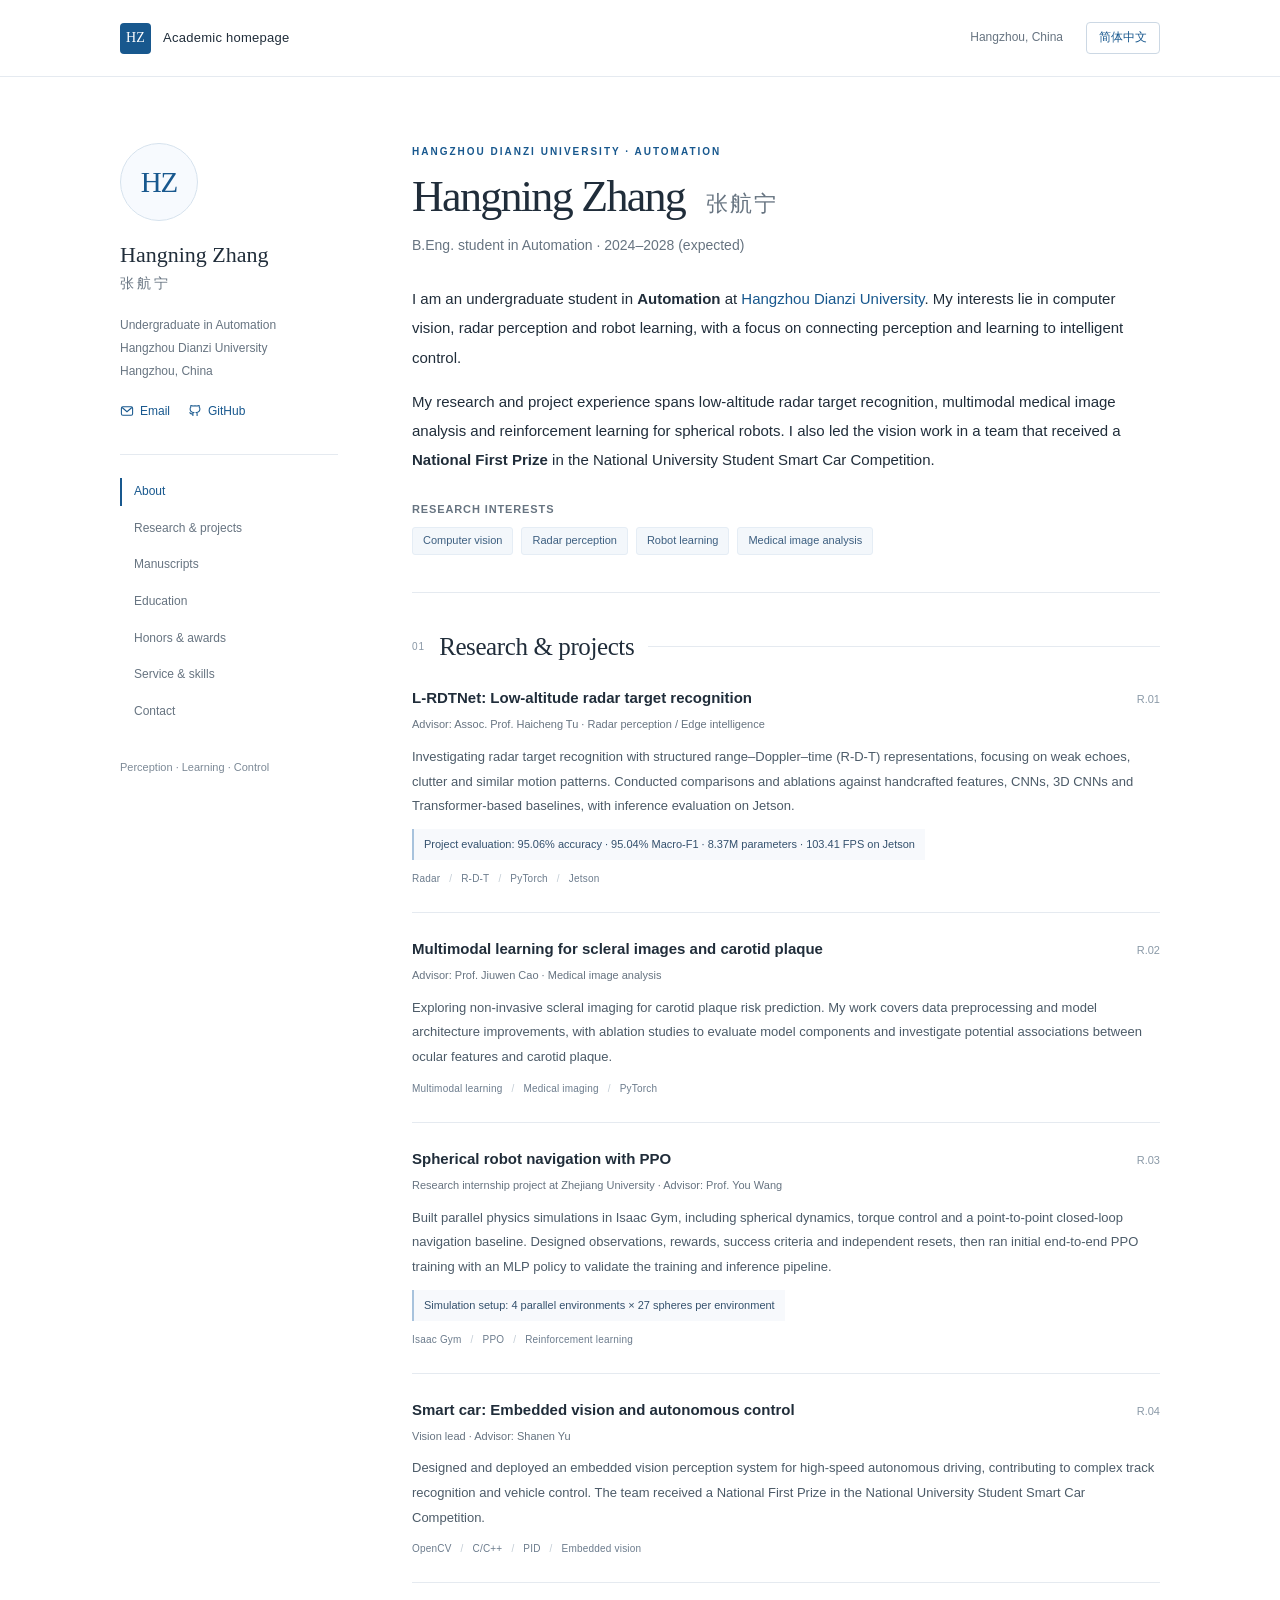
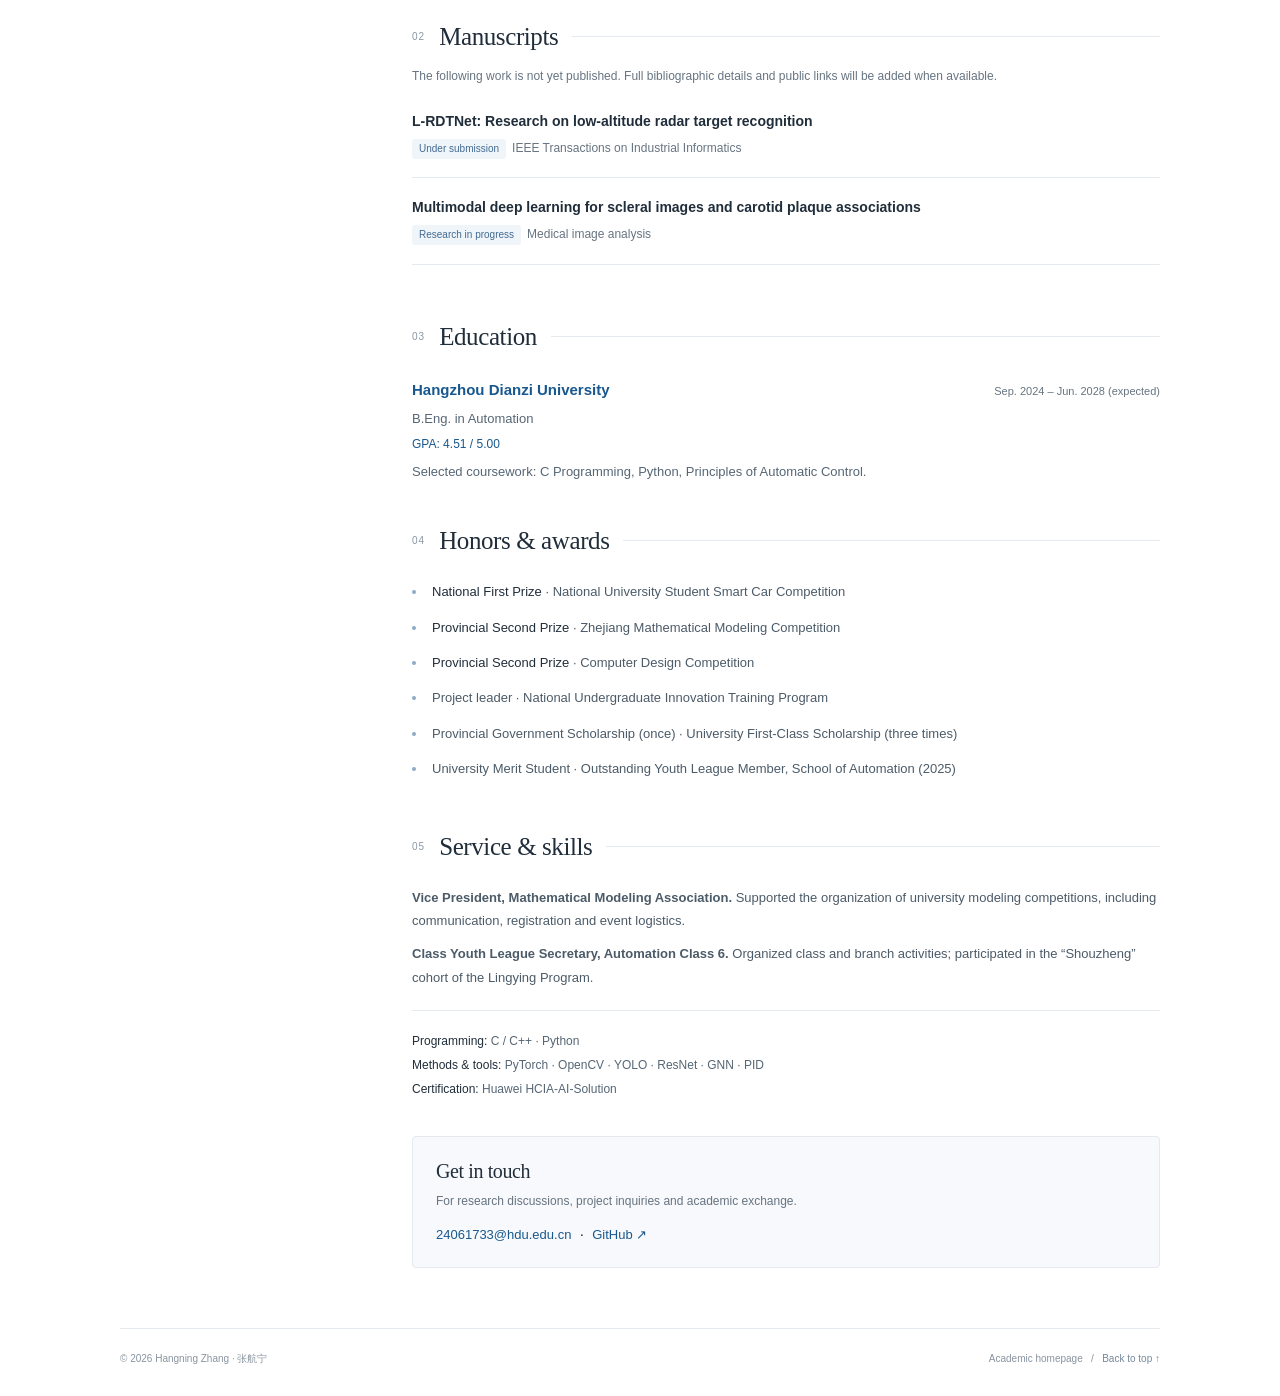
==== index.html @ e3dbd1c0 "Publish bilingual academic homepage" ====
<!doctype html>
<html lang="en">
<head>
  <meta charset="utf-8">
  <meta name="viewport" content="width=device-width, initial-scale=1">
  <meta name="description" content="Hangning Zhang (张航宁), an Automation undergraduate at Hangzhou Dianzi University. Research interests in computer vision, radar perception and robot learning.">
  <meta name="theme-color" content="#18588e">
  <title>Hangning Zhang | 张航宁</title>
  <link rel="icon" href="./favicon.svg" type="image/svg+xml">
  <link rel="stylesheet" href="./styles.css">
  <link rel="alternate" hreflang="zh-CN" href="./zh-cn.html">
  <script src="./main.js" defer></script>
</head>
<body>
  <a class="skip" href="#main" data-zh="跳至正文">Skip to content</a>
  <header class="topbar">
    <div class="top-inner">
      <a class="brand" href="#about" aria-label="Hangning Zhang home"><span class="monogram" aria-hidden="true">HZ</span><span data-zh="个人学术主页">Academic homepage</span></a>
      <div class="top-right"><span class="location" data-zh="中国 · 杭州">Hangzhou, China</span><a class="lang-button" href="./zh-cn.html" lang="zh-CN" hreflang="zh-CN" aria-label="查看简体中文版">简体中文</a></div>
    </div>
  </header>
  <div class="layout">
    <aside class="sidebar" aria-label="Profile and navigation">
      <div class="identity-mark" aria-hidden="true">HZ</div>
      <div class="sidebar-identity"><p class="sidebar-name">Hangning Zhang</p><p class="sidebar-chinese" lang="zh-CN">张航宁</p></div>
      <p class="sidebar-info"><span data-zh="自动化专业本科生">Undergraduate in Automation</span><br><span data-zh="杭州电子科技大学">Hangzhou Dianzi University</span><br><span data-zh="中国 · 杭州">Hangzhou, China</span></p>
      <div class="sidebar-links">
        <a href="mailto:24061733@hdu.edu.cn"><svg class="icon" viewBox="0 0 20 20" aria-hidden="true"><rect x="2" y="4" width="16" height="12" rx="2"/><path d="m3 5 7 6 7-6"/></svg><span data-zh="邮箱">Email</span></a>
        <a href="https://github.com/zhang-hn-1" target="_blank" rel="noopener noreferrer"><svg class="icon" viewBox="0 0 20 20" aria-hidden="true"><path d="M7 17v-3c-4 1-4-2-5-2m11 5v-3c0-1-.4-1.6-1-2 3-.3 5-1.5 5-5 0-1-.4-2-1-2.5.2-.7.2-1.5-.2-2.5-1.5 0-2.5.7-3 1a12 12 0 0 0-5.6 0c-.5-.3-1.5-1-3-1-.4 1-.4 1.8-.2 2.5C3.4 5 3 6 3 7c0 3.5 2 4.7 5 5-.6.4-1 1-1 2"/></svg>GitHub</a>
      </div>
      <nav class="side-nav" aria-label="Sections">
        <a href="#about" aria-current="location" data-zh="个人简介">About</a>
        <a href="#research" data-zh="研究与项目">Research & projects</a>
        <a href="#publications" data-zh="论文进展">Manuscripts</a>
        <a href="#education" data-zh="教育背景">Education</a>
        <a href="#honors" data-zh="荣誉奖项">Honors & awards</a>
        <a href="#service" data-zh="服务与技能">Service & skills</a>
        <a href="#contact" data-zh="联系我">Contact</a>
      </nav>
      <p class="sidebar-foot" data-zh="感知 · 学习 · 控制">Perception · Learning · Control</p>
    </aside>
    <main id="main">
      <section id="about" class="hero" aria-labelledby="name">
        <p class="eyebrow" data-zh="杭州电子科技大学 · 自动化">Hangzhou Dianzi University · Automation</p>
        <h1 id="name">Hangning Zhang <span class="chinese-name" lang="zh-CN">张航宁</span></h1>
        <p class="subtitle" data-zh="自动化专业本科生 · 2024—2028（预计）">B.Eng. student in Automation · 2024–2028 (expected)</p>
        <p class="intro" data-zh="你好！我是张航宁，现就读于杭州电子科技大学自动化专业。我的研究兴趣包括计算机视觉、雷达感知与机器人学习，希望通过感知与学习方法，让智能系统更好地理解环境并完成控制任务。">I am an undergraduate student in <strong>Automation</strong> at <a href="https://www.hdu.edu.cn/" target="_blank" rel="noopener noreferrer">Hangzhou Dianzi University</a>. My interests lie in computer vision, radar perception and robot learning, with a focus on connecting perception and learning to intelligent control.</p>
        <p class="intro" data-zh="目前的研究与项目经历涵盖低空雷达目标识别、多模态医学图像分析和球形机器人强化学习。我也曾担任全国大学生智能汽车竞赛团队的视觉负责人，参与嵌入式视觉感知与车辆控制系统开发，团队获得全国一等奖。">My research and project experience spans low-altitude radar target recognition, multimodal medical image analysis and reinforcement learning for spherical robots. I also led the vision work in a team that received a <strong>National First Prize</strong> in the National University Student Smart Car Competition.</p>
        <p class="interest-label" data-zh="研究兴趣">RESEARCH INTERESTS</p>
        <div class="interests"><span data-zh="计算机视觉">Computer vision</span><span data-zh="雷达感知">Radar perception</span><span data-zh="机器人学习">Robot learning</span><span data-zh="医学图像分析">Medical image analysis</span></div>
      </section>

      <section id="research" class="content-section" aria-labelledby="research-heading">
        <h2 id="research-heading"><span class="section-index" aria-hidden="true">01</span><span data-zh="研究与项目">Research & projects</span></h2>
        <article class="project">
          <div class="project-top"><h3 data-zh="L-RDTNet：低空雷达目标识别">L-RDTNet: Low-altitude radar target recognition</h3><span class="number" aria-hidden="true">R.01</span></div>
          <p class="project-meta" data-zh="指导教师：涂海程副教授 · 雷达感知 / 边缘智能">Advisor: Assoc. Prof. Haicheng Tu · Radar perception / Edge intelligence</p>
          <p data-zh="基于距离–多普勒–时间（R-D-T）结构化表征，研究低空目标识别方法，关注弱回波、杂波干扰及相似运动模式下的分类问题。完成与手工特征、CNN、3D CNN 和 Transformer 类基线的对比及消融实验，并在 Jetson 平台进行推理验证。">Investigating radar target recognition with structured range–Doppler–time (R-D-T) representations, focusing on weak echoes, clutter and similar motion patterns. Conducted comparisons and ablations against handcrafted features, CNNs, 3D CNNs and Transformer-based baselines, with inference evaluation on Jetson.</p>
          <p class="result" data-zh="项目实验：准确率 95.06% · Macro-F1 95.04% · 8.37M 参数 · Jetson 103.41 FPS">Project evaluation: 95.06% accuracy · 95.04% Macro-F1 · 8.37M parameters · 103.41 FPS on Jetson</p>
          <div class="tags"><span>Radar</span><span>R-D-T</span><span>PyTorch</span><span>Jetson</span></div>
        </article>
        <article class="project">
          <div class="project-top"><h3 data-zh="多模态深度学习：白睛眼像与颈动脉斑块">Multimodal learning for scleral images and carotid plaque</h3><span class="number" aria-hidden="true">R.02</span></div>
          <p class="project-meta" data-zh="指导教师：曹九稳教授 · 医学图像分析">Advisor: Prof. Jiuwen Cao · Medical image analysis</p>
          <p data-zh="探索利用非侵入式白睛眼像预测颈动脉斑块风险，参与从数据预处理到模型架构改进的完整流程。通过多组消融实验评估模型模块，研究眼部特征与颈动脉斑块之间的潜在关联。">Exploring non-invasive scleral imaging for carotid plaque risk prediction. My work covers data preprocessing and model architecture improvements, with ablation studies to evaluate model components and investigate potential associations between ocular features and carotid plaque.</p>
          <div class="tags"><span data-zh="多模态学习">Multimodal learning</span><span data-zh="医学影像">Medical imaging</span><span>PyTorch</span></div>
        </article>
        <article class="project">
          <div class="project-top"><h3 data-zh="球形机器人导航与 PPO 端到端训练">Spherical robot navigation with PPO</h3><span class="number" aria-hidden="true">R.03</span></div>
          <p class="project-meta" data-zh="浙江大学科研实习项目 · 指导教师：王酉教授">Research internship project at Zhejiang University · Advisor: Prof. You Wang</p>
          <p data-zh="基于 Isaac Gym 搭建并行物理仿真环境，完成球体动力学建模、力矩控制和点到点闭环导航基线。设计强化学习观测空间、奖励函数、成功判定和独立复位逻辑，完成 MLP 策略的 PPO 端到端初步训练，验证训练与推理流程。">Built parallel physics simulations in Isaac Gym, including spherical dynamics, torque control and a point-to-point closed-loop navigation baseline. Designed observations, rewards, success criteria and independent resets, then ran initial end-to-end PPO training with an MLP policy to validate the training and inference pipeline.</p>
          <p class="result" data-zh="仿真规模：4 个并行环境 × 每环境 27 个球体">Simulation setup: 4 parallel environments × 27 spheres per environment</p>
          <div class="tags"><span>Isaac Gym</span><span>PPO</span><span data-zh="强化学习">Reinforcement learning</span></div>
        </article>
        <article class="project">
          <div class="project-top"><h3 data-zh="智能汽车：嵌入式视觉与自主控制">Smart car: Embedded vision and autonomous control</h3><span class="number" aria-hidden="true">R.04</span></div>
          <p class="project-meta" data-zh="视觉负责人 · 指导教师：余善恩老师">Vision lead · Advisor: Shanen Yu</p>
          <p data-zh="设计并部署基于嵌入式平台的高速自动驾驶视觉感知系统，参与复杂赛道识别与车辆控制。团队获得全国大学生智能汽车竞赛全国一等奖。">Designed and deployed an embedded vision perception system for high-speed autonomous driving, contributing to complex track recognition and vehicle control. The team received a National First Prize in the National University Student Smart Car Competition.</p>
          <div class="tags"><span>OpenCV</span><span>C/C++</span><span>PID</span><span data-zh="嵌入式视觉">Embedded vision</span></div>
        </article>
      </section>

      <section id="publications" class="content-section" aria-labelledby="publications-heading">
        <h2 id="publications-heading"><span class="section-index" aria-hidden="true">02</span><span data-zh="论文进展">Manuscripts</span></h2>
        <p class="section-note" data-zh="以下为尚未发表的研究工作。完整题录及公开链接将在可用时更新。">The following work is not yet published. Full bibliographic details and public links will be added when available.</p>
        <article class="paper"><h3 data-zh="L-RDTNet 低空雷达目标识别研究">L-RDTNet: Research on low-altitude radar target recognition</h3><p><span class="status" data-zh="在投">Under submission</span><span>IEEE Transactions on Industrial Informatics</span></p></article>
        <article class="paper"><h3 data-zh="基于多模态深度学习的白睛眼像与颈动脉斑块相关性研究">Multimodal deep learning for scleral images and carotid plaque associations</h3><p><span class="status" data-zh="研究进行中">Research in progress</span><span data-zh="医学图像分析">Medical image analysis</span></p></article>
      </section>

      <section id="education" class="content-section" aria-labelledby="education-heading">
        <h2 id="education-heading"><span class="section-index" aria-hidden="true">03</span><span data-zh="教育背景">Education</span></h2>
        <div class="education"><div class="education-top"><h3><a href="https://www.hdu.edu.cn/" target="_blank" rel="noopener noreferrer" data-zh="杭州电子科技大学">Hangzhou Dianzi University</a></h3><span class="date" data-zh="2024.09—2028.06（预计）">Sep. 2024 – Jun. 2028 (expected)</span></div><p data-zh="自动化 · 本科">B.Eng. in Automation</p><p class="gpa">GPA: 4.51 / 5.00</p><p data-zh="相关课程：C 语言程序设计、Python、自动控制原理。">Selected coursework: C Programming, Python, Principles of Automatic Control.</p></div>
      </section>

      <section id="honors" class="content-section" aria-labelledby="honors-heading">
        <h2 id="honors-heading"><span class="section-index" aria-hidden="true">04</span><span data-zh="荣誉奖项">Honors & awards</span></h2>
        <ul class="honors">
          <li><span data-zh="全国一等奖 · 全国大学生智能汽车竞赛"><strong>National First Prize</strong> · National University Student Smart Car Competition</span></li>
          <li><span data-zh="浙江省二等奖 · 浙江省大学生数学建模竞赛"><strong>Provincial Second Prize</strong> · Zhejiang Mathematical Modeling Competition</span></li>
          <li><span data-zh="省级二等奖 · 大学生计算机设计大赛"><strong>Provincial Second Prize</strong> · Computer Design Competition</span></li>
          <li><span data-zh="国家级大学生创新训练项目负责人">Project leader · National Undergraduate Innovation Training Program</span></li>
          <li><span data-zh="省政府奖学金（1 次） · 校级一等奖学金（3 次）">Provincial Government Scholarship (once) · University First-Class Scholarship (three times)</span></li>
          <li><span data-zh="校级三好学生 · 自动化学院优秀共青团员（2025）">University Merit Student · Outstanding Youth League Member, School of Automation (2025)</span></li>
        </ul>
      </section>

      <section id="service" class="content-section" aria-labelledby="service-heading">
        <h2 id="service-heading"><span class="section-index" aria-hidden="true">05</span><span data-zh="服务与技能">Service & skills</span></h2>
        <div class="service"><p data-zh="数学建模协会副会长：协助组织校级数学建模赛事，参与赛事沟通、报名与支持工作。"><strong>Vice President, Mathematical Modeling Association.</strong> Supported the organization of university modeling competitions, including communication, registration and event logistics.</p><p data-zh="自动化六班团支书：组织班级与支部活动，参与领英计划“守正班”。"><strong>Class Youth League Secretary, Automation Class 6.</strong> Organized class and branch activities; participated in the “Shouzheng” cohort of the Lingying Program.</p></div>
        <div class="skills"><div><strong data-zh="编程语言：">Programming: </strong>C / C++ · Python</div><div><strong data-zh="方法与工具：">Methods & tools: </strong>PyTorch · OpenCV · YOLO · ResNet · GNN · PID</div><div><strong data-zh="认证：">Certification: </strong><span data-zh="华为 HCIA-AI-Solution 工程师认证">Huawei HCIA-AI-Solution</span></div></div>
      </section>

      <section id="contact" class="contact" aria-labelledby="contact-heading"><h2 id="contact-heading" data-zh="联系我">Get in touch</h2><p data-zh="欢迎就研究兴趣、项目与学术交流联系我。">For research discussions, project inquiries and academic exchange.</p><a href="mailto:24061733@hdu.edu.cn">24061733@hdu.edu.cn</a><span aria-hidden="true"> &nbsp;·&nbsp; </span><a href="https://github.com/zhang-hn-1" target="_blank" rel="noopener noreferrer">GitHub ↗</a></section>
    </main>
  </div>
  <footer class="footer"><span>© 2026 Hangning Zhang · <span lang="zh-CN">张航宁</span></span><span><span data-zh="学术主页">Academic homepage</span> &nbsp; / &nbsp; <a href="#about" data-zh="返回顶部 ↑">Back to top ↑</a></span></footer>
</body>
</html>
---- styles.css ----
:root{--ink:#202d3a;--muted:#677481;--blue:#18588e;--line:#e5eaf0;--pale:#f3f7fb;--serif:Georgia,'Times New Roman','Noto Serif SC',serif;--sans:Inter,-apple-system,BlinkMacSystemFont,'Segoe UI','Microsoft YaHei',sans-serif}
*{box-sizing:border-box}html{scroll-behavior:smooth;scroll-padding-top:90px}body{margin:0;background:#fff;color:var(--ink);font:15px/1.8 var(--sans);-webkit-font-smoothing:antialiased}a{color:var(--blue);text-decoration:none;text-underline-offset:4px}a:hover{text-decoration:underline}a:focus-visible,button:focus-visible{outline:2px solid var(--blue);outline-offset:5px}button{font:inherit}::selection{background:#dceaf8}.skip{position:fixed;top:-60px;left:20px;background:#fff;padding:10px;z-index:10}.skip:focus{top:12px}.topbar{height:77px;border-bottom:1px solid var(--line)}.top-inner{max-width:1120px;height:100%;padding:0 40px;margin:auto;display:flex;align-items:center;justify-content:space-between;gap:20px}.brand{display:flex;gap:12px;align-items:center;color:var(--ink);font-size:13px;letter-spacing:.02em}.brand:hover{text-decoration:none}.monogram{width:31px;height:31px;display:grid;place-items:center;background:var(--blue);color:white;border-radius:4px;font-family:var(--serif);font-size:14px}.top-right{display:flex;align-items:center;gap:23px;font-size:12px;color:var(--muted)}.lang-button{border:1px solid #ccd8e4;border-radius:4px;background:white;color:var(--blue);padding:4px 12px;cursor:pointer;font-size:12px;min-height:32px}.lang-button:hover{background:var(--pale)}.layout{max-width:1120px;padding:66px 40px 60px;margin:auto;display:grid;grid-template-columns:218px minmax(0,1fr);gap:74px}.sidebar{align-self:start;position:sticky;top:40px}.identity-mark{width:78px;height:78px;border:1px solid #d6e2ed;border-radius:50%;display:grid;place-items:center;background:#f7fafe;margin-bottom:21px;font:29px var(--serif);letter-spacing:-1px;color:var(--blue)}.sidebar-name{font:22px var(--serif);margin:0 0 3px}.sidebar-chinese{font-size:14px;color:var(--muted);margin:0 0 18px;letter-spacing:3px}.sidebar-info{font-size:12px;line-height:1.9;color:var(--muted);margin:0 0 18px}.sidebar-links{font-size:12px;display:flex;gap:18px;align-items:center}.sidebar-links a{display:flex;gap:6px;align-items:center}.icon{width:14px;height:14px;fill:none;stroke:currentColor;stroke-width:1.5;flex-shrink:0}.side-nav{margin-top:32px;padding-top:23px;border-top:1px solid var(--line);display:flex;flex-direction:column;gap:9px}.side-nav a{font-size:12px;color:var(--muted);padding:3px 0 3px 12px;border-left:2px solid transparent}.side-nav a:hover,.side-nav a[aria-current="location"]{color:var(--blue);border-left-color:var(--blue);text-decoration:none}.sidebar-foot{margin-top:33px;font-size:11px;color:#7c8996}.eyebrow{font-size:10px;font-weight:600;letter-spacing:2px;color:var(--blue);text-transform:uppercase;margin:0 0 10px}.hero{padding-bottom:37px;border-bottom:1px solid var(--line)}h1{font:normal 44px/1.18 var(--serif);letter-spacing:-1.7px;margin:0 0 10px}h1 .chinese-name{font:normal 22px var(--sans);letter-spacing:2px;color:var(--muted);margin-left:12px;white-space:nowrap}.subtitle{font-size:14px;color:var(--muted);margin:0 0 26px}.intro{font-size:15px;line-height:1.95;margin:0 0 15px}.intro strong{font-weight:600}.interest-label{margin:25px 0 8px;font-size:11px;font-weight:600;letter-spacing:.08em;color:var(--muted)}.interests{display:flex;gap:8px;flex-wrap:wrap}.interests span{padding:3px 10px;background:var(--pale);border:1px solid #e5edf5;border-radius:3px;font-size:11px;color:#3d5f80}.content-section{padding-top:36px}h2{font:normal 25px/1.4 var(--serif);letter-spacing:-.4px;margin:0 0 22px;display:flex;align-items:center;gap:14px}h2::after{content:'';height:1px;background:var(--line);flex:1}.section-index{font:10px var(--sans);letter-spacing:1px;color:#8a98a6}.section-note{font-size:12px;line-height:1.8;color:var(--muted);margin:-10px 0 22px}.project{padding:0 0 24px;margin:0 0 24px;border-bottom:1px solid var(--line)}.project:last-child{margin-bottom:0}.project-top{display:flex;align-items:baseline;justify-content:space-between;gap:16px}.project h3{font-size:15px;font-weight:600;line-height:1.6;margin:0 0 5px}.number{font:11px var(--sans);color:#8a99a7;flex-shrink:0}.project-meta{font-size:11px;color:var(--muted);margin:0 0 10px}.project p:not(.project-meta){font-size:13px;line-height:1.9;margin:0 0 10px;color:#4c5b68}.tags{font-size:10px;color:#6c7c8d;letter-spacing:.02em}.tags span+span::before{content:' / ';padding:0 6px;color:#c2ccd5}.result{display:inline-block;padding:5px 10px;border-left:2px solid #a8c3dd;background:#f7f9fc;font-size:11px!important;color:#34516d!important;margin:0 0 10px!important}.paper{padding:0 0 18px;margin:0 0 18px;border-bottom:1px solid var(--line)}.paper h3{font-size:14px;line-height:1.7;font-weight:600;margin:0 0 4px}.paper p{font-size:12px;color:var(--muted);margin:0}.status{font-size:10px;display:inline-block;padding:1px 7px;background:#f0f5fa;color:#416a91;border-radius:3px;margin-right:6px}.education-top{display:flex;justify-content:space-between;align-items:baseline;gap:16px}.education-top h3{font-size:15px;font-weight:600;margin:0}.date{font-size:11px;color:var(--muted);white-space:nowrap}.education p{font-size:13px;color:#566675;margin:4px 0}.education .gpa{color:var(--blue);font-size:12px}.honors{list-style:none;padding:0;margin:0}.honors li{display:grid;grid-template-columns:8px 1fr;gap:12px;font-size:13px;line-height:1.8;margin-bottom:12px;color:#4c5b68}.honors li::before{content:'';width:4px;height:4px;background:#8daac6;border-radius:50%;margin-top:10px}.honors strong{font-weight:500;color:var(--ink)}.service{font-size:13px;color:#4c5b68}.service p{margin:0 0 10px}.skills{font-size:12px;color:#566675;line-height:2;margin-top:21px;padding-top:18px;border-top:1px solid var(--line)}.skills strong{color:var(--ink);font-weight:500}.contact{margin-top:35px;background:#f7f9fc;padding:20px 23px;border:1px solid var(--line);border-radius:4px}.contact h2{font-size:20px;margin-bottom:6px}.contact h2::after{display:none}.contact p{font-size:12px;color:var(--muted);margin:0 0 7px}.contact>a{font-size:13px;overflow-wrap:anywhere}.footer{border-top:1px solid var(--line);max-width:1040px;margin:0 auto;padding:21px 0 28px;display:flex;justify-content:space-between;gap:18px;font-size:10px;color:#8994a0}.footer a{color:#76899c}html[lang="zh-CN"] h2{font-family:var(--sans);font-size:22px;font-weight:500}html[lang="zh-CN"] .intro{line-height:2}html[lang="zh-CN"] .project h3{font-size:15px}.nojs{font-size:12px;color:var(--muted)}
@media(min-width:1400px){.layout{padding-top:78px;gap:86px}.topbar{height:83px}}
@media(max-width:900px){.layout{grid-template-columns:175px minmax(0,1fr);gap:38px;padding-left:30px;padding-right:30px}.top-inner{padding:0 30px}.footer{margin:0 30px}h1{font-size:37px}h1 .chinese-name{font-size:19px}}
@media(max-width:680px){html{scroll-padding-top:30px}.topbar{height:64px}.top-inner{padding:0 22px}.top-right .location{display:none}.layout{display:block;padding:31px 22px 35px}.sidebar{position:static;margin-bottom:28px;display:flex;flex-wrap:wrap;gap:0 18px;align-items:center}.identity-mark{width:53px;height:53px;font-size:20px;margin:0}.sidebar-identity{flex:1}.sidebar-name{font-size:19px}.sidebar-chinese{font-size:12px;margin:2px 0 0}.sidebar-info,.sidebar-links,.sidebar-foot{display:none}.side-nav{flex-direction:row;flex-wrap:wrap;gap:4px 17px;margin-top:22px;padding:12px 0;border-top:1px solid var(--line);border-bottom:1px solid var(--line);width:100%}.side-nav a{border:0;padding:4px 0;font-size:11px}.side-nav a[aria-current="location"]{text-decoration:underline;text-underline-offset:7px}.eyebrow{font-size:9px;letter-spacing:1.3px}h1{font-size:37px;letter-spacing:-1px}h1 .chinese-name{display:block;margin:8px 0 0;font-size:19px}.subtitle{font-size:12px;margin-bottom:23px}.intro{font-size:14px}.hero{padding-bottom:29px}.content-section{padding-top:29px}h2{font-size:23px;margin-bottom:19px}.project h3{font-size:14px}.project-meta{font-size:10px}.result{line-height:1.8}.education-top{display:block}.date{display:block;margin-top:3px}.footer{margin:0 22px;flex-direction:column;gap:4px;padding-top:18px}.contact{padding:17px}.tags{line-height:2}.project-top{gap:10px}}
html[lang="zh-CN"] h1{font-family:var(--sans);font-size:40px;font-weight:500;letter-spacing:2px}html[lang="zh-CN"] .latin-name{font:normal 21px var(--serif);letter-spacing:0;color:var(--muted);margin-left:12px;white-space:nowrap}html[lang="zh-CN"] .sidebar-name{font-family:var(--sans);font-size:22px;font-weight:500;letter-spacing:2px}html[lang="zh-CN"] .sidebar-chinese{font-family:var(--serif);letter-spacing:0}html[lang="zh-CN"] .eyebrow{letter-spacing:1.5px}html[lang="zh-CN"] .project p:not(.project-meta){line-height:2}html[lang="zh-CN"] .honors{line-height:1.9}.lang-button{display:inline-flex;align-items:center;justify-content:center}.lang-button:hover{text-decoration:none}
@media(max-width:680px){html[lang="zh-CN"] h1{font-size:36px}html[lang="zh-CN"] .latin-name{display:block;margin:9px 0 0;font-size:20px}html[lang="zh-CN"] .sidebar-name{font-size:20px}}
@media(prefers-reduced-motion:reduce){html{scroll-behavior:auto}}
@media print{.topbar,.sidebar,.lang-button,.skip{display:none}.layout{display:block;padding:0;max-width:none}.content-section,.project,.paper{break-inside:avoid}body{font-size:11pt}.hero{padding-top:0}.footer{margin-top:20px}a{color:inherit}.contact{background:none}h1{font-size:30pt}}
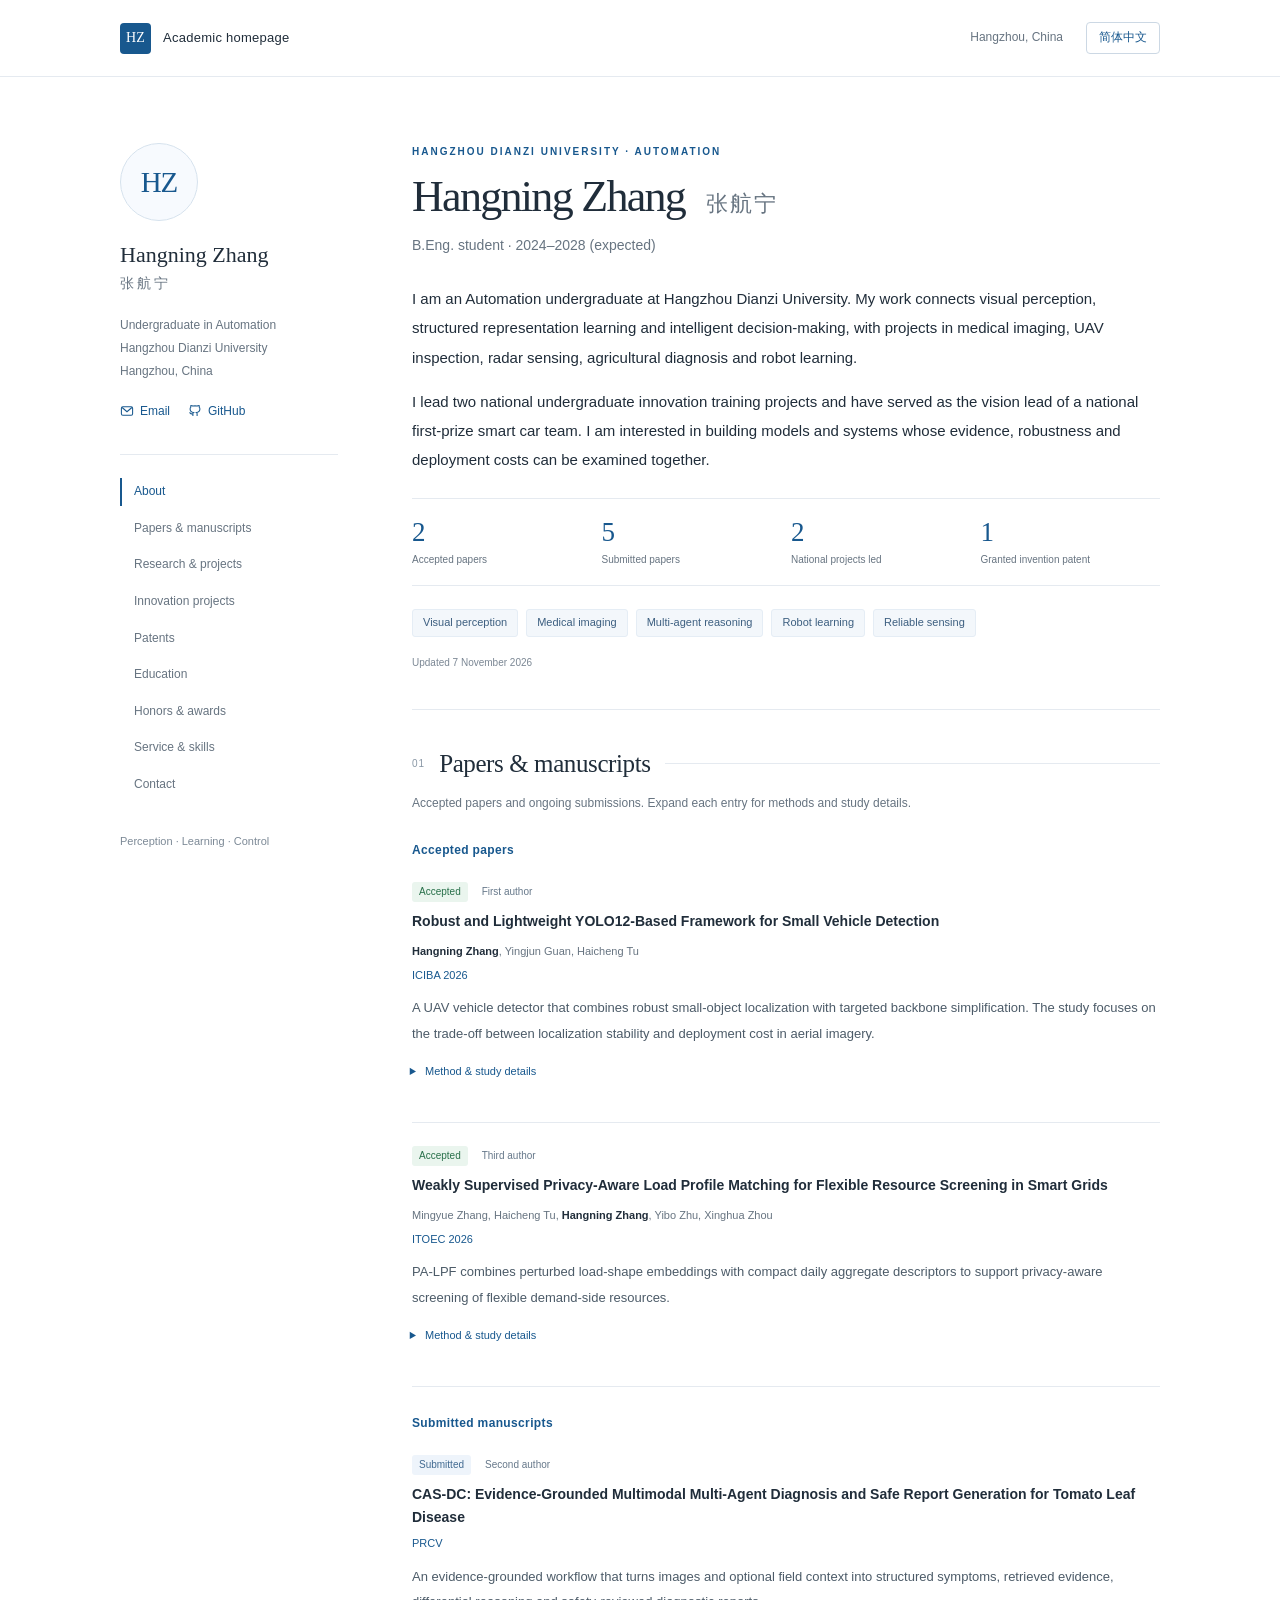
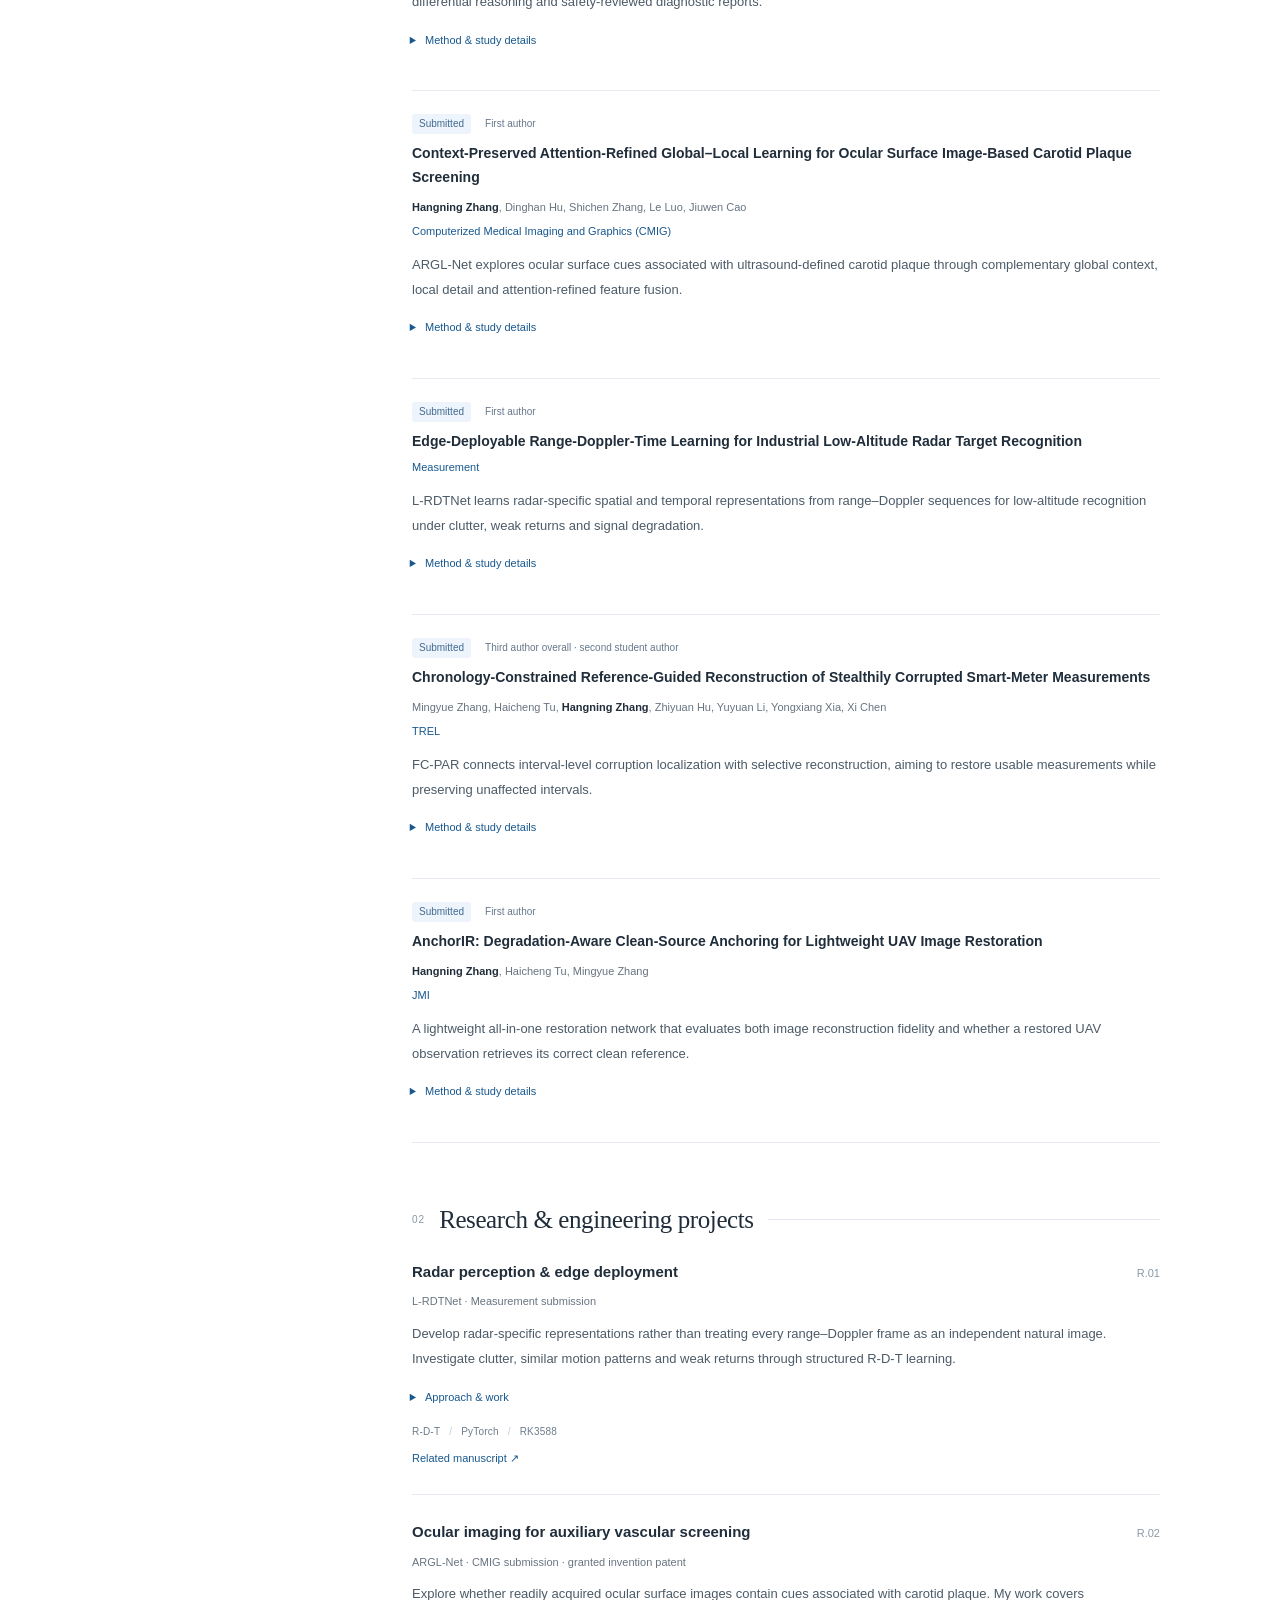
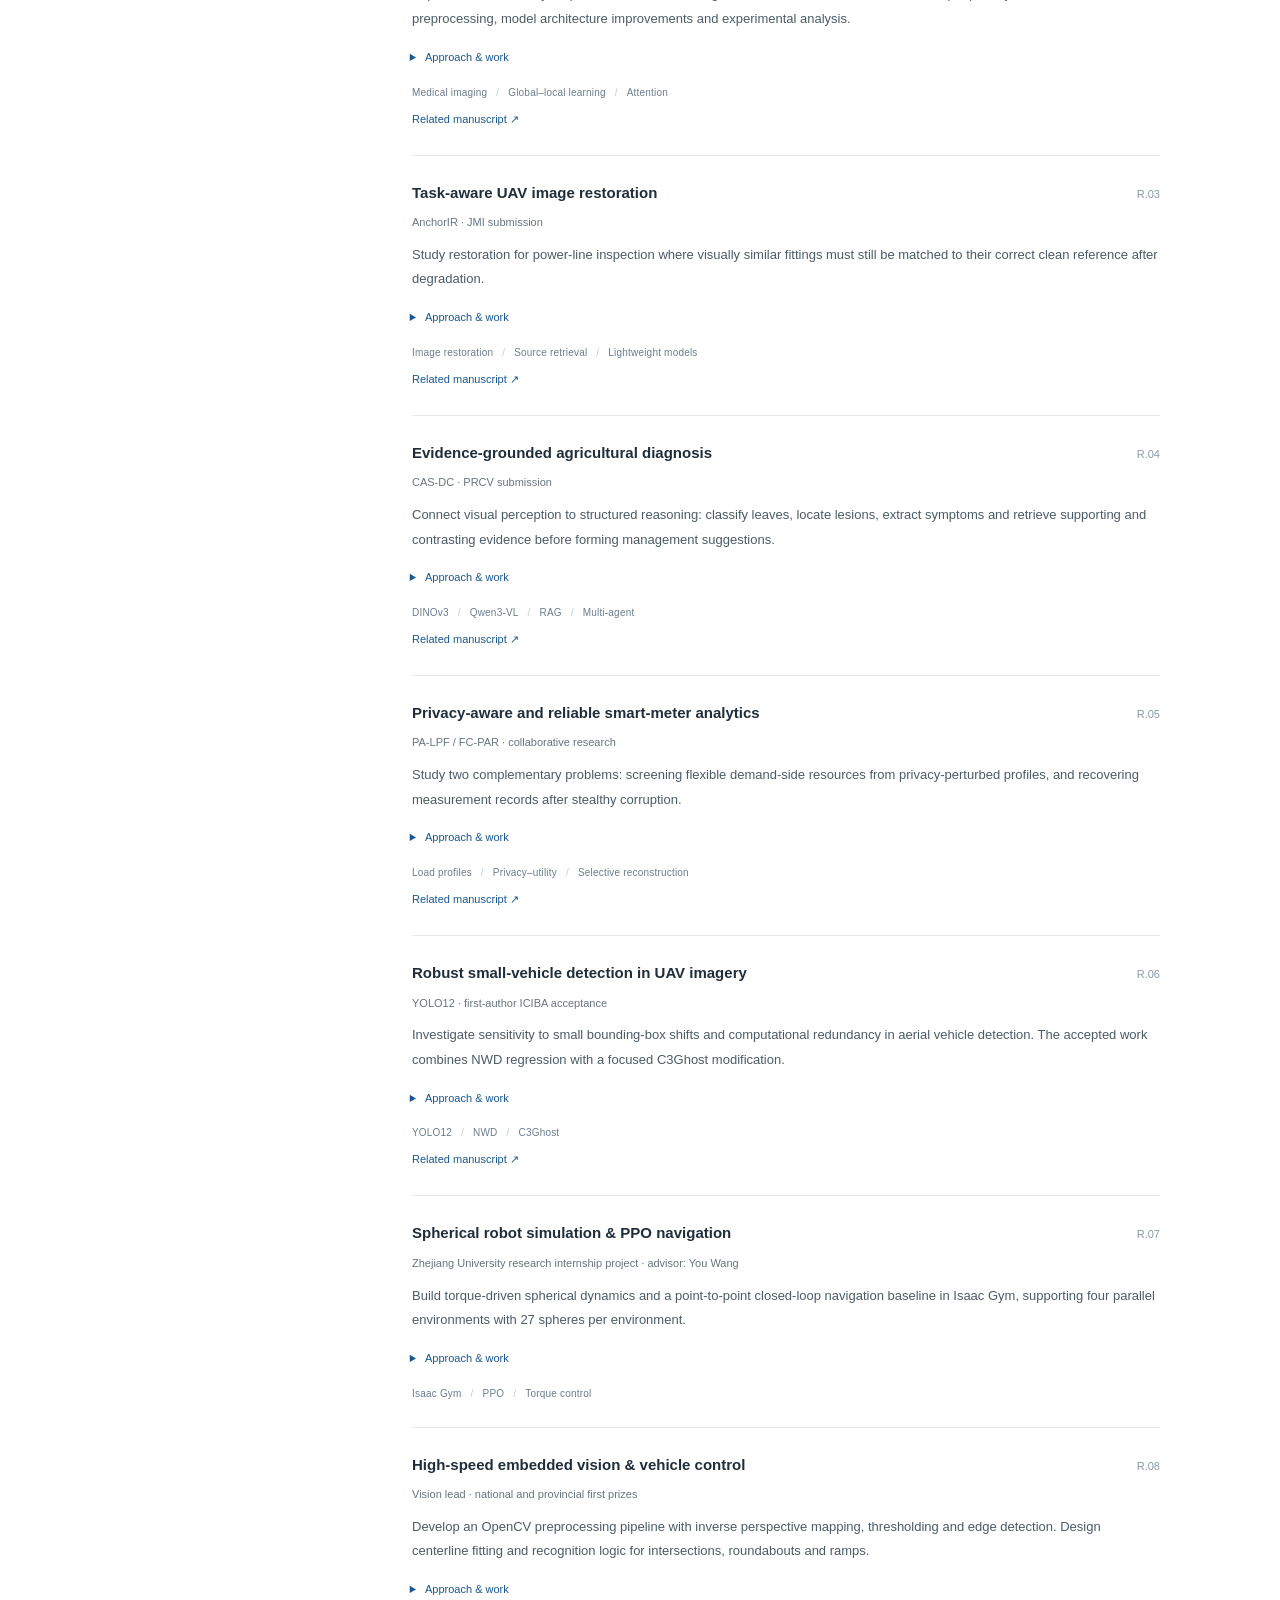
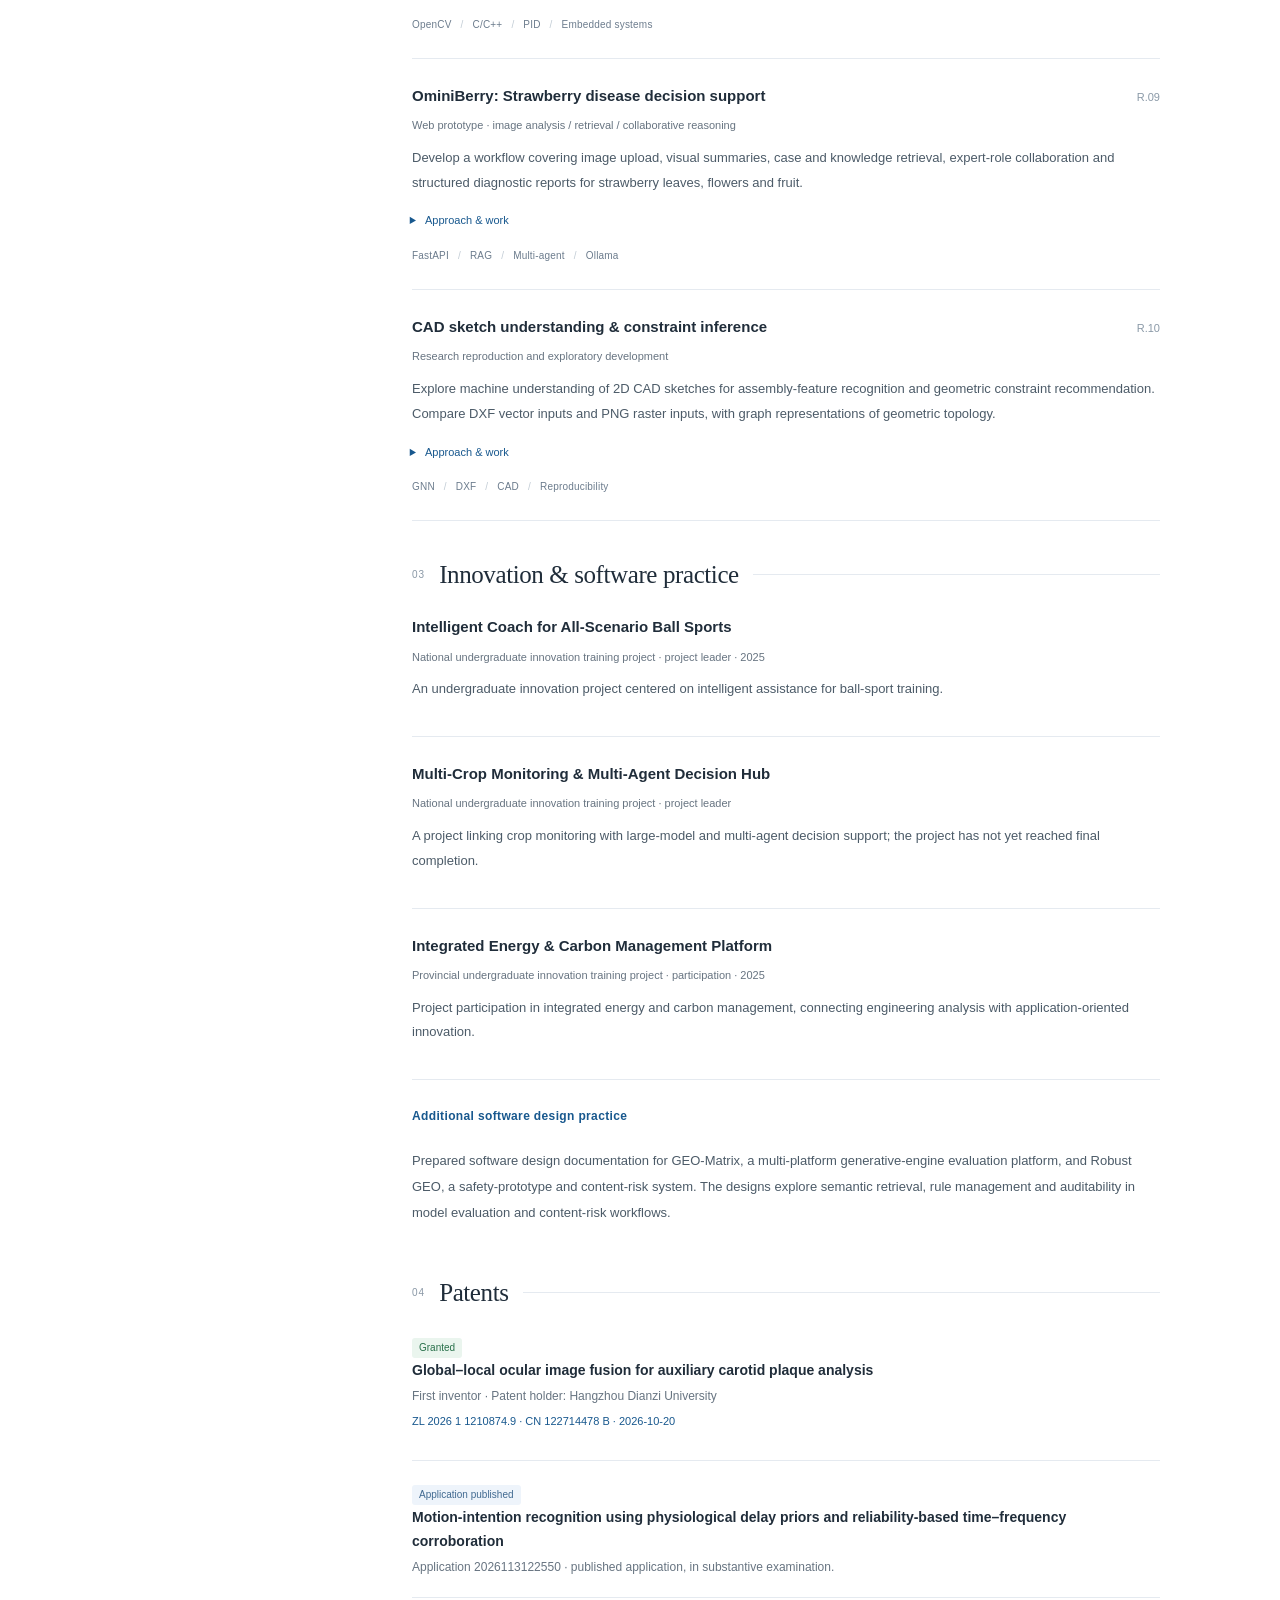
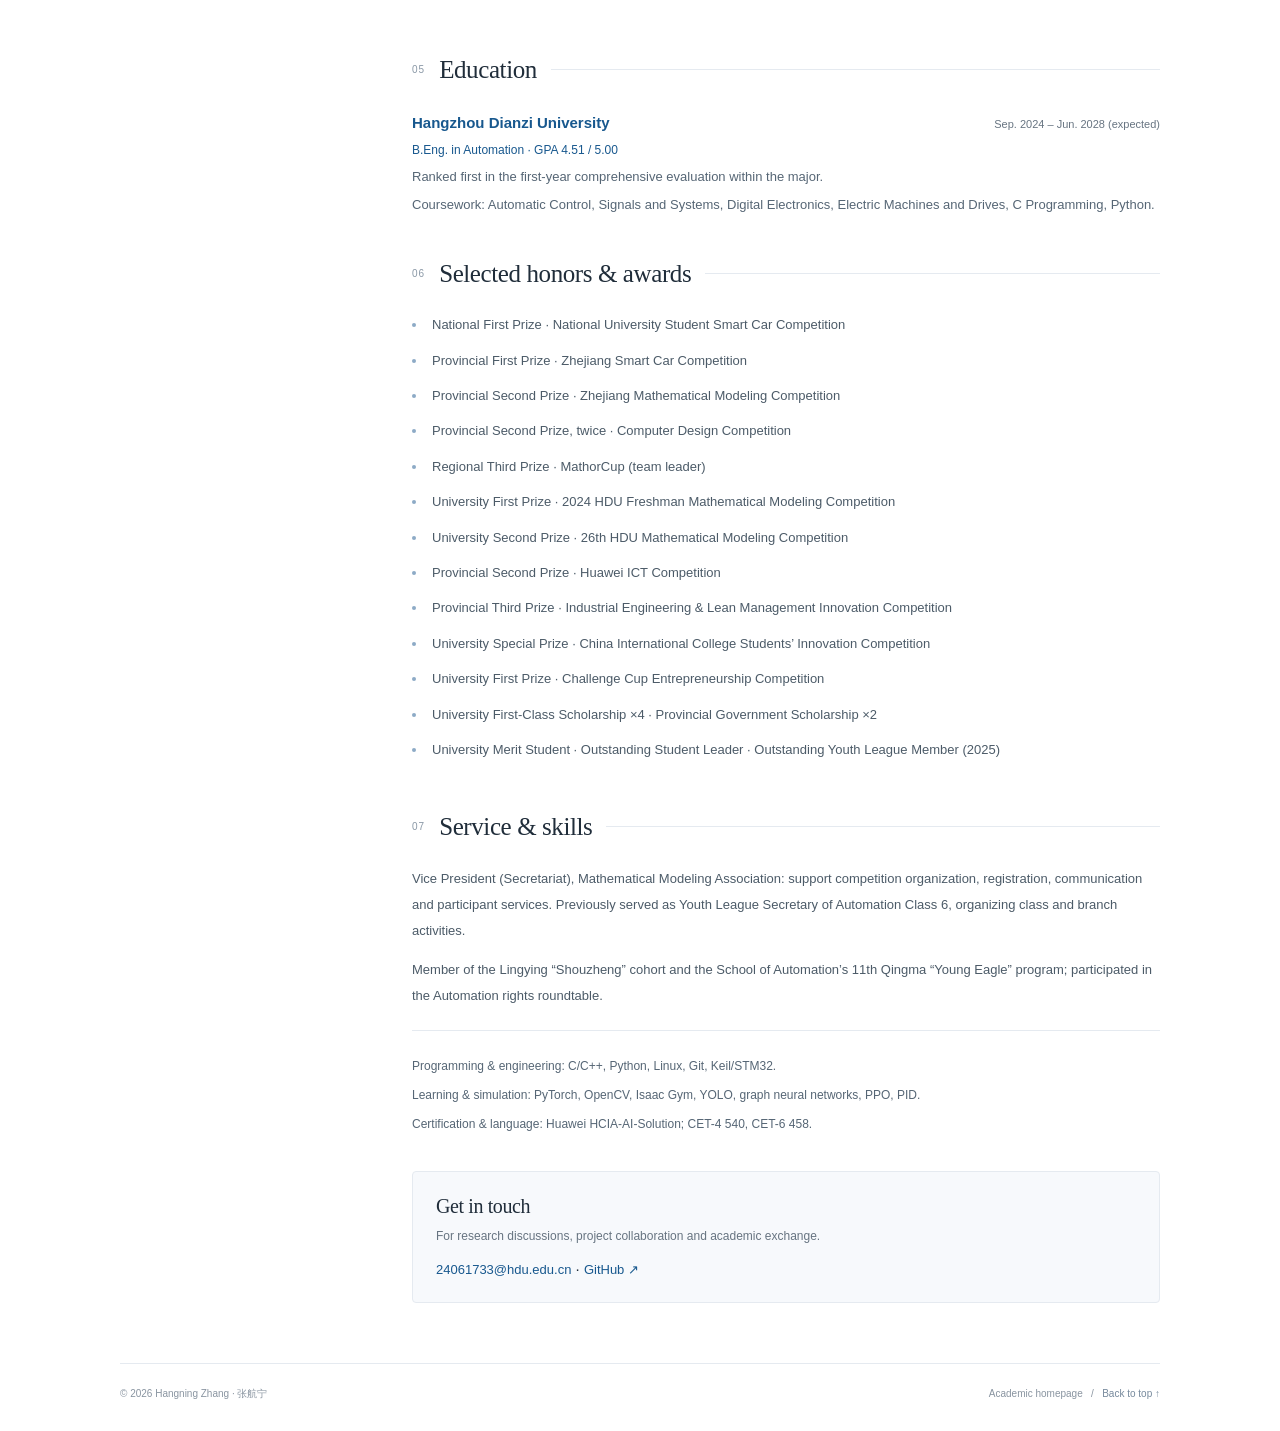
==== commit 7c8a8e45: "Expand academic profile with papers, research projects and achievements" ====
--- a/index.html
+++ b/index.html
@@ -28,90 +28,140 @@
         <a href="mailto:24061733@hdu.edu.cn"><svg class="icon" viewBox="0 0 20 20" aria-hidden="true"><rect x="2" y="4" width="16" height="12" rx="2"/><path d="m3 5 7 6 7-6"/></svg><span data-zh="邮箱">Email</span></a>
         <a href="https://github.com/zhang-hn-1" target="_blank" rel="noopener noreferrer"><svg class="icon" viewBox="0 0 20 20" aria-hidden="true"><path d="M7 17v-3c-4 1-4-2-5-2m11 5v-3c0-1-.4-1.6-1-2 3-.3 5-1.5 5-5 0-1-.4-2-1-2.5.2-.7.2-1.5-.2-2.5-1.5 0-2.5.7-3 1a12 12 0 0 0-5.6 0c-.5-.3-1.5-1-3-1-.4 1-.4 1.8-.2 2.5C3.4 5 3 6 3 7c0 3.5 2 4.7 5 5-.6.4-1 1-1 2"/></svg>GitHub</a>
       </div>
-      <nav class="side-nav" aria-label="Sections">
-        <a href="#about" aria-current="location" data-zh="个人简介">About</a>
-        <a href="#research" data-zh="研究与项目">Research & projects</a>
-        <a href="#publications" data-zh="论文进展">Manuscripts</a>
-        <a href="#education" data-zh="教育背景">Education</a>
-        <a href="#honors" data-zh="荣誉奖项">Honors & awards</a>
-        <a href="#service" data-zh="服务与技能">Service & skills</a>
-        <a href="#contact" data-zh="联系我">Contact</a>
-      </nav>
+      <nav class="side-nav" aria-label="Sections"><a href="#about">About</a><a href="#publications">Papers &amp; manuscripts</a><a href="#research">Research &amp; projects</a><a href="#innovation">Innovation projects</a><a href="#patents">Patents</a><a href="#education">Education</a><a href="#honors">Honors &amp; awards</a><a href="#service">Service &amp; skills</a><a href="#contact">Contact</a></nav>
       <p class="sidebar-foot" data-zh="感知 · 学习 · 控制">Perception · Learning · Control</p>
     </aside>
     <main id="main">
-      <section id="about" class="hero" aria-labelledby="name">
-        <p class="eyebrow" data-zh="杭州电子科技大学 · 自动化">Hangzhou Dianzi University · Automation</p>
-        <h1 id="name">Hangning Zhang <span class="chinese-name" lang="zh-CN">张航宁</span></h1>
-        <p class="subtitle" data-zh="自动化专业本科生 · 2024—2028（预计）">B.Eng. student in Automation · 2024–2028 (expected)</p>
-        <p class="intro" data-zh="你好！我是张航宁，现就读于杭州电子科技大学自动化专业。我的研究兴趣包括计算机视觉、雷达感知与机器人学习，希望通过感知与学习方法，让智能系统更好地理解环境并完成控制任务。">I am an undergraduate student in <strong>Automation</strong> at <a href="https://www.hdu.edu.cn/" target="_blank" rel="noopener noreferrer">Hangzhou Dianzi University</a>. My interests lie in computer vision, radar perception and robot learning, with a focus on connecting perception and learning to intelligent control.</p>
-        <p class="intro" data-zh="目前的研究与项目经历涵盖低空雷达目标识别、多模态医学图像分析和球形机器人强化学习。我也曾担任全国大学生智能汽车竞赛团队的视觉负责人，参与嵌入式视觉感知与车辆控制系统开发，团队获得全国一等奖。">My research and project experience spans low-altitude radar target recognition, multimodal medical image analysis and reinforcement learning for spherical robots. I also led the vision work in a team that received a <strong>National First Prize</strong> in the National University Student Smart Car Competition.</p>
-        <p class="interest-label" data-zh="研究兴趣">RESEARCH INTERESTS</p>
-        <div class="interests"><span data-zh="计算机视觉">Computer vision</span><span data-zh="雷达感知">Radar perception</span><span data-zh="机器人学习">Robot learning</span><span data-zh="医学图像分析">Medical image analysis</span></div>
-      </section>
+      <section id="about" class="hero"><p class="eyebrow">HANGZHOU DIANZI UNIVERSITY · AUTOMATION</p><h1 id="name">Hangning Zhang <span class="chinese-name" lang="zh-CN">张航宁</span></h1><p class="subtitle">B.Eng. student · 2024–2028 (expected)</p><p class="intro">I am an Automation undergraduate at Hangzhou Dianzi University. My work connects visual perception, structured representation learning and intelligent decision-making, with projects in medical imaging, UAV inspection, radar sensing, agricultural diagnosis and robot learning.</p><p class="intro">I lead two national undergraduate innovation training projects and have served as the vision lead of a national first-prize smart car team. I am interested in building models and systems whose evidence, robustness and deployment costs can be examined together.</p><div class="snapshot"><div><strong>2</strong><span>Accepted papers</span></div><div><strong>5</strong><span>Submitted papers</span></div><div><strong>2</strong><span>National projects led</span></div><div><strong>1</strong><span>Granted invention patent</span></div></div><div class="interests"><span>Visual perception</span><span>Medical imaging</span><span>Multi-agent reasoning</span><span>Robot learning</span><span>Reliable sensing</span></div><p class="updated">Updated 7 November 2026</p></section>
 
-      <section id="research" class="content-section" aria-labelledby="research-heading">
-        <h2 id="research-heading"><span class="section-index" aria-hidden="true">01</span><span data-zh="研究与项目">Research & projects</span></h2>
-        <article class="project">
-          <div class="project-top"><h3 data-zh="L-RDTNet：低空雷达目标识别">L-RDTNet: Low-altitude radar target recognition</h3><span class="number" aria-hidden="true">R.01</span></div>
-          <p class="project-meta" data-zh="指导教师：涂海程副教授 · 雷达感知 / 边缘智能">Advisor: Assoc. Prof. Haicheng Tu · Radar perception / Edge intelligence</p>
-          <p data-zh="基于距离–多普勒–时间（R-D-T）结构化表征，研究低空目标识别方法，关注弱回波、杂波干扰及相似运动模式下的分类问题。完成与手工特征、CNN、3D CNN 和 Transformer 类基线的对比及消融实验，并在 Jetson 平台进行推理验证。">Investigating radar target recognition with structured range–Doppler–time (R-D-T) representations, focusing on weak echoes, clutter and similar motion patterns. Conducted comparisons and ablations against handcrafted features, CNNs, 3D CNNs and Transformer-based baselines, with inference evaluation on Jetson.</p>
-          <p class="result" data-zh="项目实验：准确率 95.06% · Macro-F1 95.04% · 8.37M 参数 · Jetson 103.41 FPS">Project evaluation: 95.06% accuracy · 95.04% Macro-F1 · 8.37M parameters · 103.41 FPS on Jetson</p>
-          <div class="tags"><span>Radar</span><span>R-D-T</span><span>PyTorch</span><span>Jetson</span></div>
-        </article>
-        <article class="project">
-          <div class="project-top"><h3 data-zh="多模态深度学习：白睛眼像与颈动脉斑块">Multimodal learning for scleral images and carotid plaque</h3><span class="number" aria-hidden="true">R.02</span></div>
-          <p class="project-meta" data-zh="指导教师：曹九稳教授 · 医学图像分析">Advisor: Prof. Jiuwen Cao · Medical image analysis</p>
-          <p data-zh="探索利用非侵入式白睛眼像预测颈动脉斑块风险，参与从数据预处理到模型架构改进的完整流程。通过多组消融实验评估模型模块，研究眼部特征与颈动脉斑块之间的潜在关联。">Exploring non-invasive scleral imaging for carotid plaque risk prediction. My work covers data preprocessing and model architecture improvements, with ablation studies to evaluate model components and investigate potential associations between ocular features and carotid plaque.</p>
-          <div class="tags"><span data-zh="多模态学习">Multimodal learning</span><span data-zh="医学影像">Medical imaging</span><span>PyTorch</span></div>
-        </article>
-        <article class="project">
-          <div class="project-top"><h3 data-zh="球形机器人导航与 PPO 端到端训练">Spherical robot navigation with PPO</h3><span class="number" aria-hidden="true">R.03</span></div>
-          <p class="project-meta" data-zh="浙江大学科研实习项目 · 指导教师：王酉教授">Research internship project at Zhejiang University · Advisor: Prof. You Wang</p>
-          <p data-zh="基于 Isaac Gym 搭建并行物理仿真环境，完成球体动力学建模、力矩控制和点到点闭环导航基线。设计强化学习观测空间、奖励函数、成功判定和独立复位逻辑，完成 MLP 策略的 PPO 端到端初步训练，验证训练与推理流程。">Built parallel physics simulations in Isaac Gym, including spherical dynamics, torque control and a point-to-point closed-loop navigation baseline. Designed observations, rewards, success criteria and independent resets, then ran initial end-to-end PPO training with an MLP policy to validate the training and inference pipeline.</p>
-          <p class="result" data-zh="仿真规模：4 个并行环境 × 每环境 27 个球体">Simulation setup: 4 parallel environments × 27 spheres per environment</p>
-          <div class="tags"><span>Isaac Gym</span><span>PPO</span><span data-zh="强化学习">Reinforcement learning</span></div>
-        </article>
-        <article class="project">
-          <div class="project-top"><h3 data-zh="智能汽车：嵌入式视觉与自主控制">Smart car: Embedded vision and autonomous control</h3><span class="number" aria-hidden="true">R.04</span></div>
-          <p class="project-meta" data-zh="视觉负责人 · 指导教师：余善恩老师">Vision lead · Advisor: Shanen Yu</p>
-          <p data-zh="设计并部署基于嵌入式平台的高速自动驾驶视觉感知系统，参与复杂赛道识别与车辆控制。团队获得全国大学生智能汽车竞赛全国一等奖。">Designed and deployed an embedded vision perception system for high-speed autonomous driving, contributing to complex track recognition and vehicle control. The team received a National First Prize in the National University Student Smart Car Competition.</p>
-          <div class="tags"><span>OpenCV</span><span>C/C++</span><span>PID</span><span data-zh="嵌入式视觉">Embedded vision</span></div>
-        </article>
-      </section>
+      <section id="publications" class="content-section">
+      <h2><span class="section-index" aria-hidden="true">01</span>Papers &amp; manuscripts</h2><p class="section-note">Accepted papers and ongoing submissions. Expand each entry for methods and study details.</p>
+      <h3 class="group-heading">Accepted papers</h3>
+      <article class="paper expanded-paper" id="paper-iciba" data-status="accepted"><div class="paper-labels"><span class="status accepted">Accepted</span><span class="author-role">First author</span></div>
+      <h3 lang="en">Robust and Lightweight YOLO12-Based Framework for Small Vehicle Detection</h3><p class="authors"><strong>Hangning Zhang</strong>, Yingjun Guan, Haicheng Tu</p><p class="venue">ICIBA 2026</p><p class="paper-summary">A UAV vehicle detector that combines robust small-object localization with targeted backbone simplification. The study focuses on the trade-off between localization stability and deployment cost in aerial imagery.</p>
+      <details><summary>Method & study details</summary><p class="">Introduces Normalized Wasserstein Distance (NWD) into bounding-box regression and replaces the deepest A2C2f block with C3Ghost. Experiments on EVD4UAV compare detection quality, parameter count, computation and inference latency. Accepted by the 2026 IEEE 5th International Conference on Information Technology, Big Data and Artificial Intelligence.</p></details>
+</article>
 
-      <section id="publications" class="content-section" aria-labelledby="publications-heading">
-        <h2 id="publications-heading"><span class="section-index" aria-hidden="true">02</span><span data-zh="论文进展">Manuscripts</span></h2>
-        <p class="section-note" data-zh="以下为尚未发表的研究工作。完整题录及公开链接将在可用时更新。">The following work is not yet published. Full bibliographic details and public links will be added when available.</p>
-        <article class="paper"><h3 data-zh="L-RDTNet 低空雷达目标识别研究">L-RDTNet: Research on low-altitude radar target recognition</h3><p><span class="status" data-zh="在投">Under submission</span><span>IEEE Transactions on Industrial Informatics</span></p></article>
-        <article class="paper"><h3 data-zh="基于多模态深度学习的白睛眼像与颈动脉斑块相关性研究">Multimodal deep learning for scleral images and carotid plaque associations</h3><p><span class="status" data-zh="研究进行中">Research in progress</span><span data-zh="医学图像分析">Medical image analysis</span></p></article>
-      </section>
+      <article class="paper expanded-paper" id="paper-itoec" data-status="accepted"><div class="paper-labels"><span class="status accepted">Accepted</span><span class="author-role">Third author</span></div>
+      <h3 lang="en">Weakly Supervised Privacy-Aware Load Profile Matching for Flexible Resource Screening in Smart Grids</h3><p class="authors">Mingyue Zhang, Haicheng Tu, <strong>Hangning Zhang</strong>, Yibo Zhu, Xinghua Zhou</p><p class="venue">ITOEC 2026</p><p class="paper-summary">PA-LPF combines perturbed load-shape embeddings with compact daily aggregate descriptors to support privacy-aware screening of flexible demand-side resources.</p>
+      <details><summary>Method & study details</summary><p class="">Under a strict no-label-rule validation protocol, the manuscript reports approximately 0.927 AUC and 0.812 F1. Ablation and robustness experiments examine privacy budgets, temporal masking and cross-group evaluation. Accepted by the 2026 IEEE 9th Information Technology and Mechatronics Engineering Conference.</p></details>
+</article>
 
-      <section id="education" class="content-section" aria-labelledby="education-heading">
-        <h2 id="education-heading"><span class="section-index" aria-hidden="true">03</span><span data-zh="教育背景">Education</span></h2>
-        <div class="education"><div class="education-top"><h3><a href="https://www.hdu.edu.cn/" target="_blank" rel="noopener noreferrer" data-zh="杭州电子科技大学">Hangzhou Dianzi University</a></h3><span class="date" data-zh="2024.09—2028.06（预计）">Sep. 2024 – Jun. 2028 (expected)</span></div><p data-zh="自动化 · 本科">B.Eng. in Automation</p><p class="gpa">GPA: 4.51 / 5.00</p><p data-zh="相关课程：C 语言程序设计、Python、自动控制原理。">Selected coursework: C Programming, Python, Principles of Automatic Control.</p></div>
-      </section>
+      <h3 class="group-heading">Submitted manuscripts</h3>
+      <article class="paper expanded-paper" id="paper-prcv" data-status="submitted"><div class="paper-labels"><span class="status submitted">Submitted</span><span class="author-role">Second author</span></div>
+      <h3 lang="en">CAS-DC: Evidence-Grounded Multimodal Multi-Agent Diagnosis and Safe Report Generation for Tomato Leaf Disease</h3><p class="venue">PRCV</p><p class="paper-summary">An evidence-grounded workflow that turns images and optional field context into structured symptoms, retrieved evidence, differential reasoning and safety-reviewed diagnostic reports.</p>
+      <details><summary>Method & study details</summary><p class="">Combines DINOv3-based classification and segmentation, Qwen3-VL symptom extraction, knowledge/case/counter-case retrieval and shared-blackboard collaboration. The manuscript reports 97.65% classification accuracy and 97.83% macro-F1; these classification metrics are distinct from the safety evaluation of generated reports.</p></details>
+</article>
 
-      <section id="honors" class="content-section" aria-labelledby="honors-heading">
-        <h2 id="honors-heading"><span class="section-index" aria-hidden="true">04</span><span data-zh="荣誉奖项">Honors & awards</span></h2>
-        <ul class="honors">
-          <li><span data-zh="全国一等奖 · 全国大学生智能汽车竞赛"><strong>National First Prize</strong> · National University Student Smart Car Competition</span></li>
-          <li><span data-zh="浙江省二等奖 · 浙江省大学生数学建模竞赛"><strong>Provincial Second Prize</strong> · Zhejiang Mathematical Modeling Competition</span></li>
-          <li><span data-zh="省级二等奖 · 大学生计算机设计大赛"><strong>Provincial Second Prize</strong> · Computer Design Competition</span></li>
-          <li><span data-zh="国家级大学生创新训练项目负责人">Project leader · National Undergraduate Innovation Training Program</span></li>
-          <li><span data-zh="省政府奖学金（1 次） · 校级一等奖学金（3 次）">Provincial Government Scholarship (once) · University First-Class Scholarship (three times)</span></li>
-          <li><span data-zh="校级三好学生 · 自动化学院优秀共青团员（2025）">University Merit Student · Outstanding Youth League Member, School of Automation (2025)</span></li>
-        </ul>
-      </section>
+      <article class="paper expanded-paper" id="paper-cmig" data-status="submitted"><div class="paper-labels"><span class="status submitted">Submitted</span><span class="author-role">First author</span></div>
+      <h3 lang="en">Context-Preserved Attention-Refined Global–Local Learning for Ocular Surface Image-Based Carotid Plaque Screening</h3><p class="authors"><strong>Hangning Zhang</strong>, Dinghan Hu, Shichen Zhang, Le Luo, Jiuwen Cao</p><p class="venue">Computerized Medical Imaging and Graphics (CMIG)</p><p class="paper-summary">ARGL-Net explores ocular surface cues associated with ultrasound-defined carotid plaque through complementary global context, local detail and attention-refined feature fusion.</p>
+      <details><summary>Method & study details</summary><p class="">The study uses 44,375 left-eye images and subject-level evaluation. A ResNet-based global branch, a lightweight detail branch, attention refinement and gated fusion yield a reported AUC of 80.74%, Macro-F1 of 78.50% and accuracy of 80.00%. Comparative, ablation, perturbation and visualization analyses support the study; external validation is still needed before clinical use.</p></details>
+</article>
 
-      <section id="service" class="content-section" aria-labelledby="service-heading">
-        <h2 id="service-heading"><span class="section-index" aria-hidden="true">05</span><span data-zh="服务与技能">Service & skills</span></h2>
-        <div class="service"><p data-zh="数学建模协会副会长：协助组织校级数学建模赛事，参与赛事沟通、报名与支持工作。"><strong>Vice President, Mathematical Modeling Association.</strong> Supported the organization of university modeling competitions, including communication, registration and event logistics.</p><p data-zh="自动化六班团支书：组织班级与支部活动，参与领英计划“守正班”。"><strong>Class Youth League Secretary, Automation Class 6.</strong> Organized class and branch activities; participated in the “Shouzheng” cohort of the Lingying Program.</p></div>
-        <div class="skills"><div><strong data-zh="编程语言：">Programming: </strong>C / C++ · Python</div><div><strong data-zh="方法与工具：">Methods & tools: </strong>PyTorch · OpenCV · YOLO · ResNet · GNN · PID</div><div><strong data-zh="认证：">Certification: </strong><span data-zh="华为 HCIA-AI-Solution 工程师认证">Huawei HCIA-AI-Solution</span></div></div>
-      </section>
+      <article class="paper expanded-paper" id="paper-measurement" data-status="submitted"><div class="paper-labels"><span class="status submitted">Submitted</span><span class="author-role">First author</span></div>
+      <h3 lang="en">Edge-Deployable Range-Doppler-Time Learning for Industrial Low-Altitude Radar Target Recognition</h3><p class="venue">Measurement</p><p class="paper-summary">L-RDTNet learns radar-specific spatial and temporal representations from range–Doppler sequences for low-altitude recognition under clutter, weak returns and signal degradation.</p>
+      <details><summary>Method & study details</summary><p class="">The model progressively encodes coarse energy responses, local range–Doppler textures, short-term motion and compact target-level features. The manuscript compares conventional methods, CNNs, 3D CNNs and Transformers, tests SNR degradation and weak-target attenuation, and evaluates clip-level inference on RK3588.</p></details>
+</article>
 
-      <section id="contact" class="contact" aria-labelledby="contact-heading"><h2 id="contact-heading" data-zh="联系我">Get in touch</h2><p data-zh="欢迎就研究兴趣、项目与学术交流联系我。">For research discussions, project inquiries and academic exchange.</p><a href="mailto:24061733@hdu.edu.cn">24061733@hdu.edu.cn</a><span aria-hidden="true"> &nbsp;·&nbsp; </span><a href="https://github.com/zhang-hn-1" target="_blank" rel="noopener noreferrer">GitHub ↗</a></section>
-    </main>
+      <article class="paper expanded-paper" id="paper-trel" data-status="submitted"><div class="paper-labels"><span class="status submitted">Submitted</span><span class="author-role">Third author overall · second student author</span></div>
+      <h3 lang="en">Chronology-Constrained Reference-Guided Reconstruction of Stealthily Corrupted Smart-Meter Measurements</h3><p class="authors">Mingyue Zhang, Haicheng Tu, <strong>Hangning Zhang</strong>, Zhiyuan Hu, Yuyuan Li, Yongxiang Xia, Xi Chen</p><p class="venue">TREL</p><p class="paper-summary">FC-PAR connects interval-level corruption localization with selective reconstruction, aiming to restore usable measurements while preserving unaffected intervals.</p>
+      <details><summary>Method & study details</summary><p class="">Constructs mean, history-attention and similar-day references only from eligible preceding household records. Localization probabilities gate additive corrections; a preservation objective controls clean-measurement drift. Evaluation on Low Carbon London considers localization, reconstruction and recovery of downstream forecasting without oracle masks or future information.</p></details>
+</article>
+
+      <article class="paper expanded-paper" id="paper-jmi" data-status="submitted"><div class="paper-labels"><span class="status submitted">Submitted</span><span class="author-role">First author</span></div>
+      <h3 lang="en">AnchorIR: Degradation-Aware Clean-Source Anchoring for Lightweight UAV Image Restoration</h3><p class="authors"><strong>Hangning Zhang</strong>, Haicheng Tu, Mingyue Zhang</p><p class="venue">JMI</p><p class="paper-summary">A lightweight all-in-one restoration network that evaluates both image reconstruction fidelity and whether a restored UAV observation retrieves its correct clean reference.</p>
+      <details><summary>Method & study details</summary><p class="">Combines training-only degradation classification and frozen-verifier anchoring, retaining a 2.55M-parameter backbone at inference. Across seven PLAMD degradation types, the manuscript reports 28.79 dB mean PSNR and 69.81% Top-1 retrieval. Source-level analysis finds opposing changes in fidelity and retrieval rank for 30.9% of test sources, motivating evaluation beyond reconstruction averages.</p></details>
+</article>
+</section>
+
+      <section id="research" class="content-section">
+      <h2><span class="section-index" aria-hidden="true">02</span>Research &amp; engineering projects</h2>
+      <article class="project" id="project-radar"><div class="project-top">
+      <h3>Radar perception &amp; edge deployment</h3><span class="number">R.01</span></div><p class="project-meta">L-RDTNet · Measurement submission</p><p class="">Develop radar-specific representations rather than treating every range–Doppler frame as an independent natural image. Investigate clutter, similar motion patterns and weak returns through structured R-D-T learning.</p>
+      <details><summary>Approach & work</summary><p class="">Work spans representation design, conventional and deep-learning baselines, ablations, degradation tests and edge inference. The current manuscript evaluates RK3588 clip-level deployment; platform-specific measurements are kept separate from earlier prototypes.</p></details>
+<div class="tags"><span>R-D-T</span><span>PyTorch</span><span>RK3588</span></div><a class="project-link" href="#paper-measurement">Related manuscript ↗</a></article>
+
+      <article class="project" id="project-ocular"><div class="project-top">
+      <h3>Ocular imaging for auxiliary vascular screening</h3><span class="number">R.02</span></div><p class="project-meta">ARGL-Net · CMIG submission · granted invention patent</p><p class="">Explore whether readily acquired ocular surface images contain cues associated with carotid plaque. My work covers preprocessing, model architecture improvements and experimental analysis.</p>
+      <details><summary>Approach & work</summary><p class="">Combine global appearance and local texture with attention refinement and gated fusion. Examine subject-level results, module contributions and sensitivity to image perturbations; treat the model as research on auxiliary screening.</p></details>
+<div class="tags"><span>Medical imaging</span><span>Global–local learning</span><span>Attention</span></div><a class="project-link" href="#paper-cmig">Related manuscript ↗</a></article>
+
+      <article class="project" id="project-restoration"><div class="project-top">
+      <h3>Task-aware UAV image restoration</h3><span class="number">R.03</span></div><p class="project-meta">AnchorIR · JMI submission</p><p class="">Study restoration for power-line inspection where visually similar fittings must still be matched to their correct clean reference after degradation.</p>
+      <details><summary>Approach & work</summary><p class="">Use training-only source anchoring and degradation supervision; compare reconstruction and competitive retrieval rather than inferring retrieval quality from PSNR alone.</p></details>
+<div class="tags"><span>Image restoration</span><span>Source retrieval</span><span>Lightweight models</span></div><a class="project-link" href="#paper-jmi">Related manuscript ↗</a></article>
+
+      <article class="project" id="project-agents"><div class="project-top">
+      <h3>Evidence-grounded agricultural diagnosis</h3><span class="number">R.04</span></div><p class="project-meta">CAS-DC · PRCV submission</p><p class="">Connect visual perception to structured reasoning: classify leaves, locate lesions, extract symptoms and retrieve supporting and contrasting evidence before forming management suggestions.</p>
+      <details><summary>Approach & work</summary><p class="">A shared-blackboard workflow separates triage, evidence analysis, differential diagnosis, environmental/input-risk assessment, planning and safety review. Perception quality and report safety are evaluated as different outcomes.</p></details>
+<div class="tags"><span>DINOv3</span><span>Qwen3-VL</span><span>RAG</span><span>Multi-agent</span></div><a class="project-link" href="#paper-prcv">Related manuscript ↗</a></article>
+
+      <article class="project" id="project-smart-meter"><div class="project-top">
+      <h3>Privacy-aware and reliable smart-meter analytics</h3><span class="number">R.05</span></div><p class="project-meta">PA-LPF / FC-PAR · collaborative research</p><p class="">Study two complementary problems: screening flexible demand-side resources from privacy-perturbed profiles, and recovering measurement records after stealthy corruption.</p>
+      <details><summary>Approach & work</summary><p class="">PA-LPF fuses perturbed embeddings with daily aggregate descriptors. FC-PAR uses chronology-constrained references and localization-guided repair. Evaluation considers privacy–utility, temporal boundaries and downstream forecast recovery.</p></details>
+<div class="tags"><span>Load profiles</span><span>Privacy–utility</span><span>Selective reconstruction</span></div><a class="project-link" href="#paper-trel">Related manuscript ↗</a></article>
+
+      <article class="project" id="project-uav"><div class="project-top">
+      <h3>Robust small-vehicle detection in UAV imagery</h3><span class="number">R.06</span></div><p class="project-meta">YOLO12 · first-author ICIBA acceptance</p><p class="">Investigate sensitivity to small bounding-box shifts and computational redundancy in aerial vehicle detection. The accepted work combines NWD regression with a focused C3Ghost modification.</p>
+      <details><summary>Approach & work</summary><p class="">Experimental tooling compares detection metrics with parameter count, computation and latency on EVD4UAV, making the accuracy–efficiency trade-off explicit.</p></details>
+<div class="tags"><span>YOLO12</span><span>NWD</span><span>C3Ghost</span></div><a class="project-link" href="#paper-iciba">Related manuscript ↗</a></article>
+
+      <article class="project" id="project-robot"><div class="project-top">
+      <h3>Spherical robot simulation &amp; PPO navigation</h3><span class="number">R.07</span></div><p class="project-meta">Zhejiang University research internship project · advisor: You Wang</p><p class="">Build torque-driven spherical dynamics and a point-to-point closed-loop navigation baseline in Isaac Gym, supporting four parallel environments with 27 spheres per environment.</p>
+      <details><summary>Approach & work</summary><p class="">Implement observations, rewards, success criteria and independent resets. Complete initial end-to-end PPO training with an MLP policy and connect training to inference as a baseline for subsequent policy comparisons.</p></details>
+<div class="tags"><span>Isaac Gym</span><span>PPO</span><span>Torque control</span></div></article>
+
+      <article class="project" id="project-car"><div class="project-top">
+      <h3>High-speed embedded vision &amp; vehicle control</h3><span class="number">R.08</span></div><p class="project-meta">Vision lead · national and provincial first prizes</p><p class="">Develop an OpenCV preprocessing pipeline with inverse perspective mapping, thresholding and edge detection. Design centerline fitting and recognition logic for intersections, roundabouts and ramps.</p>
+      <details><summary>Approach & work</summary><p class="">Connect visual deviation to steering through a PID interface, with look-ahead strategies for corner deceleration and straight-line acceleration. The team received a National First Prize in the smart car competition.</p></details>
+<div class="tags"><span>OpenCV</span><span>C/C++</span><span>PID</span><span>Embedded systems</span></div></article>
+
+      <article class="project" id="project-ominiberry"><div class="project-top">
+      <h3>OminiBerry: Strawberry disease decision support</h3><span class="number">R.09</span></div><p class="project-meta">Web prototype · image analysis / retrieval / collaborative reasoning</p><p class="">Develop a workflow covering image upload, visual summaries, case and knowledge retrieval, expert-role collaboration and structured diagnostic reports for strawberry leaves, flowers and fruit.</p>
+      <details><summary>Approach & work</summary><p class="">A FastAPI service links pathology reasoning, differential exclusion, treatment suggestions and cultivation management. Run records, case curation and safety review make intermediate evidence and reports traceable.</p></details>
+<div class="tags"><span>FastAPI</span><span>RAG</span><span>Multi-agent</span><span>Ollama</span></div></article>
+
+      <article class="project" id="project-cad"><div class="project-top">
+      <h3>CAD sketch understanding &amp; constraint inference</h3><span class="number">R.10</span></div><p class="project-meta">Research reproduction and exploratory development</p><p class="">Explore machine understanding of 2D CAD sketches for assembly-feature recognition and geometric constraint recommendation. Compare DXF vector inputs and PNG raster inputs, with graph representations of geometric topology.</p>
+      <details><summary>Approach & work</summary><p class="">Reproduce CReFT-CAD and organize runnable code, dependencies and documentation following communication with the original authors. This work emphasizes reproducibility and representation learning for design assistance.</p></details>
+<div class="tags"><span>GNN</span><span>DXF</span><span>CAD</span><span>Reproducibility</span></div></article>
+</section>
+
+      <section id="innovation" class="content-section">
+      <h2><span class="section-index" aria-hidden="true">03</span>Innovation &amp; software practice</h2>
+      <article class="project">
+      <h3>Intelligent Coach for All-Scenario Ball Sports</h3><p class="project-meta">National undergraduate innovation training project · project leader · 2025</p><p class="">An undergraduate innovation project centered on intelligent assistance for ball-sport training.</p></article>
+
+      <article class="project">
+      <h3>Multi-Crop Monitoring &amp; Multi-Agent Decision Hub</h3><p class="project-meta">National undergraduate innovation training project · project leader</p><p class="">A project linking crop monitoring with large-model and multi-agent decision support; the project has not yet reached final completion.</p></article>
+
+      <article class="project">
+      <h3>Integrated Energy &amp; Carbon Management Platform</h3><p class="project-meta">Provincial undergraduate innovation training project · participation · 2025</p><p class="">Project participation in integrated energy and carbon management, connecting engineering analysis with application-oriented innovation.</p></article>
+
+      <h3 class="group-heading">Additional software design practice</h3><p class="service">Prepared software design documentation for GEO-Matrix, a multi-platform generative-engine evaluation platform, and Robust GEO, a safety-prototype and content-risk system. The designs explore semantic retrieval, rule management and auditability in model evaluation and content-risk workflows.</p></section>
+
+      <section id="patents" class="content-section">
+      <h2><span class="section-index" aria-hidden="true">04</span>Patents</h2>
+      <article class="paper"><span class="status accepted">Granted</span>
+      <h3>Global–local ocular image fusion for auxiliary carotid plaque analysis</h3><p class="">First inventor · Patent holder: Hangzhou Dianzi University</p><p class="venue">ZL 2026 1 1210874.9 · CN 122714478 B · 2026-10-20</p></article>
+
+      <article class="paper"><span class="status submitted">Application published</span>
+      <h3>Motion-intention recognition using physiological delay priors and reliability-based time–frequency corroboration</h3><p class="">Application 2026113122550 · published application, in substantive examination.</p></article>
+</section>
+
+      <section id="education" class="content-section">
+      <h2><span class="section-index" aria-hidden="true">05</span>Education</h2><div class="education"><div class="education-top">
+      <h3><a href="https://www.hdu.edu.cn/">Hangzhou Dianzi University</a></h3><span class="date">Sep. 2024 – Jun. 2028 (expected)</span></div><p class="gpa">B.Eng. in Automation · GPA 4.51 / 5.00</p><p class="">Ranked first in the first-year comprehensive evaluation within the major.</p><p class="">Coursework: Automatic Control, Signals and Systems, Digital Electronics, Electric Machines and Drives, C Programming, Python.</p></div></section>
+
+      <section id="honors" class="content-section">
+      <h2><span class="section-index" aria-hidden="true">06</span>Selected honors &amp; awards</h2><ul class="honors"><li><span>National First Prize · National University Student Smart Car Competition</span></li><li><span>Provincial First Prize · Zhejiang Smart Car Competition</span></li><li><span>Provincial Second Prize · Zhejiang Mathematical Modeling Competition</span></li><li><span>Provincial Second Prize, twice · Computer Design Competition</span></li><li><span>Regional Third Prize · MathorCup (team leader)</span></li><li><span>University First Prize · 2024 HDU Freshman Mathematical Modeling Competition</span></li><li><span>University Second Prize · 26th HDU Mathematical Modeling Competition</span></li><li><span>Provincial Second Prize · Huawei ICT Competition</span></li><li><span>Provincial Third Prize · Industrial Engineering &amp; Lean Management Innovation Competition</span></li><li><span>University Special Prize · China International College Students’ Innovation Competition</span></li><li><span>University First Prize · Challenge Cup Entrepreneurship Competition</span></li><li><span>University First-Class Scholarship ×4 · Provincial Government Scholarship ×2</span></li><li><span>University Merit Student · Outstanding Student Leader · Outstanding Youth League Member (2025)</span></li></ul></section>
+
+      <section id="service" class="content-section">
+      <h2><span class="section-index" aria-hidden="true">07</span>Service &amp; skills</h2><p class="service">Vice President (Secretariat), Mathematical Modeling Association: support competition organization, registration, communication and participant services. Previously served as Youth League Secretary of Automation Class 6, organizing class and branch activities.</p><p class="service">Member of the Lingying “Shouzheng” cohort and the School of Automation’s 11th Qingma “Young Eagle” program; participated in the Automation rights roundtable.</p><div class="skills"><p class="">Programming &amp; engineering: C/C++, Python, Linux, Git, Keil/STM32.</p><p class="">Learning &amp; simulation: PyTorch, OpenCV, Isaac Gym, YOLO, graph neural networks, PPO, PID.</p><p class="">Certification &amp; language: Huawei HCIA-AI-Solution; CET-4 540, CET-6 458.</p></div></section>
+
+      <section id="contact" class="contact">
+      <h2>Get in touch</h2><p class="">For research discussions, project collaboration and academic exchange.</p><a href="mailto:24061733@hdu.edu.cn">24061733@hdu.edu.cn</a> · <a href="https://github.com/zhang-hn-1">GitHub ↗</a></section>
+</main>
   </div>
   <footer class="footer"><span>© 2026 Hangning Zhang · <span lang="zh-CN">张航宁</span></span><span><span data-zh="学术主页">Academic homepage</span> &nbsp; / &nbsp; <a href="#about" data-zh="返回顶部 ↑">Back to top ↑</a></span></footer>
 </body>
--- a/styles.css
+++ b/styles.css
@@ -5,5 +5,8 @@
 @media(max-width:680px){html{scroll-padding-top:30px}.topbar{height:64px}.top-inner{padding:0 22px}.top-right .location{display:none}.layout{display:block;padding:31px 22px 35px}.sidebar{position:static;margin-bottom:28px;display:flex;flex-wrap:wrap;gap:0 18px;align-items:center}.identity-mark{width:53px;height:53px;font-size:20px;margin:0}.sidebar-identity{flex:1}.sidebar-name{font-size:19px}.sidebar-chinese{font-size:12px;margin:2px 0 0}.sidebar-info,.sidebar-links,.sidebar-foot{display:none}.side-nav{flex-direction:row;flex-wrap:wrap;gap:4px 17px;margin-top:22px;padding:12px 0;border-top:1px solid var(--line);border-bottom:1px solid var(--line);width:100%}.side-nav a{border:0;padding:4px 0;font-size:11px}.side-nav a[aria-current="location"]{text-decoration:underline;text-underline-offset:7px}.eyebrow{font-size:9px;letter-spacing:1.3px}h1{font-size:37px;letter-spacing:-1px}h1 .chinese-name{display:block;margin:8px 0 0;font-size:19px}.subtitle{font-size:12px;margin-bottom:23px}.intro{font-size:14px}.hero{padding-bottom:29px}.content-section{padding-top:29px}h2{font-size:23px;margin-bottom:19px}.project h3{font-size:14px}.project-meta{font-size:10px}.result{line-height:1.8}.education-top{display:block}.date{display:block;margin-top:3px}.footer{margin:0 22px;flex-direction:column;gap:4px;padding-top:18px}.contact{padding:17px}.tags{line-height:2}.project-top{gap:10px}}
 html[lang="zh-CN"] h1{font-family:var(--sans);font-size:40px;font-weight:500;letter-spacing:2px}html[lang="zh-CN"] .latin-name{font:normal 21px var(--serif);letter-spacing:0;color:var(--muted);margin-left:12px;white-space:nowrap}html[lang="zh-CN"] .sidebar-name{font-family:var(--sans);font-size:22px;font-weight:500;letter-spacing:2px}html[lang="zh-CN"] .sidebar-chinese{font-family:var(--serif);letter-spacing:0}html[lang="zh-CN"] .eyebrow{letter-spacing:1.5px}html[lang="zh-CN"] .project p:not(.project-meta){line-height:2}html[lang="zh-CN"] .honors{line-height:1.9}.lang-button{display:inline-flex;align-items:center;justify-content:center}.lang-button:hover{text-decoration:none}
 @media(max-width:680px){html[lang="zh-CN"] h1{font-size:36px}html[lang="zh-CN"] .latin-name{display:block;margin:9px 0 0;font-size:20px}html[lang="zh-CN"] .sidebar-name{font-size:20px}}
+.snapshot{display:grid;grid-template-columns:repeat(4,minmax(0,1fr));gap:10px;border-top:1px solid var(--line);border-bottom:1px solid var(--line);padding:17px 0;margin:23px 0}.snapshot div{display:flex;flex-direction:column;gap:3px}.snapshot strong{font:27px/1.2 var(--serif);color:var(--blue)}.snapshot span{font-size:10px;color:var(--muted);line-height:1.7}.updated{font-size:10px;color:#7b8794;margin:17px 0 0}.group-heading{font-size:12px;color:var(--blue);letter-spacing:.03em;font-weight:600;margin:26px 0 20px}.expanded-paper{padding-bottom:24px;margin-bottom:23px;scroll-margin-top:30px}.paper-labels{display:flex;gap:8px;align-items:center;flex-wrap:wrap;margin-bottom:8px}.author-role{font-size:10px;color:#66788a}.status.accepted{background:#eaf5ee;color:#28704a}.status.submitted{background:#eef4fb;color:#416a91}.paper .authors{font-size:11px;line-height:1.9;margin:7px 0 3px}.authors strong{font-weight:600;color:var(--ink)}.paper .venue{font-size:11px;color:var(--blue);margin:4px 0 10px}.paper .paper-summary{font-size:13px;line-height:1.95;color:#4c5b68;margin:9px 0 0}.paper .paper-translation{font-size:12px;color:#65788a;line-height:1.8;margin:3px 0 5px}.expanded-paper h3{overflow-wrap:anywhere}details{margin:12px 0}summary{font-size:11px;color:var(--blue);cursor:pointer;list-style-position:outside;margin-left:13px;padding:4px 0}summary:hover{text-decoration:underline;text-underline-offset:4px}summary:focus-visible{outline:2px solid var(--blue);outline-offset:3px}details[open]{background:#f7f9fc;padding:8px 13px 11px;border-left:2px solid #b6cce1}details[open] summary{margin-bottom:6px}details p,.paper details p{font-size:12px!important;line-height:1.95!important;color:#526574!important;margin:4px 0!important}.project-link{font-size:11px;display:inline-block;margin-top:8px}.content-section>.service{line-height:2}.skills p{font-size:12px;margin:5px 0}.project h3{font-size:15px;margin:0 0 7px;line-height:1.75}html[lang="zh-CN"] .expanded-paper h3[lang="en"]{font-size:14px;font-family:var(--sans)}
+@media(max-width:680px){.snapshot{grid-template-columns:repeat(2,minmax(0,1fr));gap:17px 20px}.snapshot strong{font-size:25px}.snapshot span{font-size:11px}.paper .paper-summary{font-size:13px}.updated{line-height:1.9}.side-nav{gap:4px 16px}.group-heading{margin-top:21px}.expanded-paper{padding-bottom:21px}}
+@media print{details{display:block}details>p{display:block!important}.snapshot{break-inside:avoid}.project,.paper{break-inside:avoid}}
 @media(prefers-reduced-motion:reduce){html{scroll-behavior:auto}}
 @media print{.topbar,.sidebar,.lang-button,.skip{display:none}.layout{display:block;padding:0;max-width:none}.content-section,.project,.paper{break-inside:avoid}body{font-size:11pt}.hero{padding-top:0}.footer{margin-top:20px}a{color:inherit}.contact{background:none}h1{font-size:30pt}}
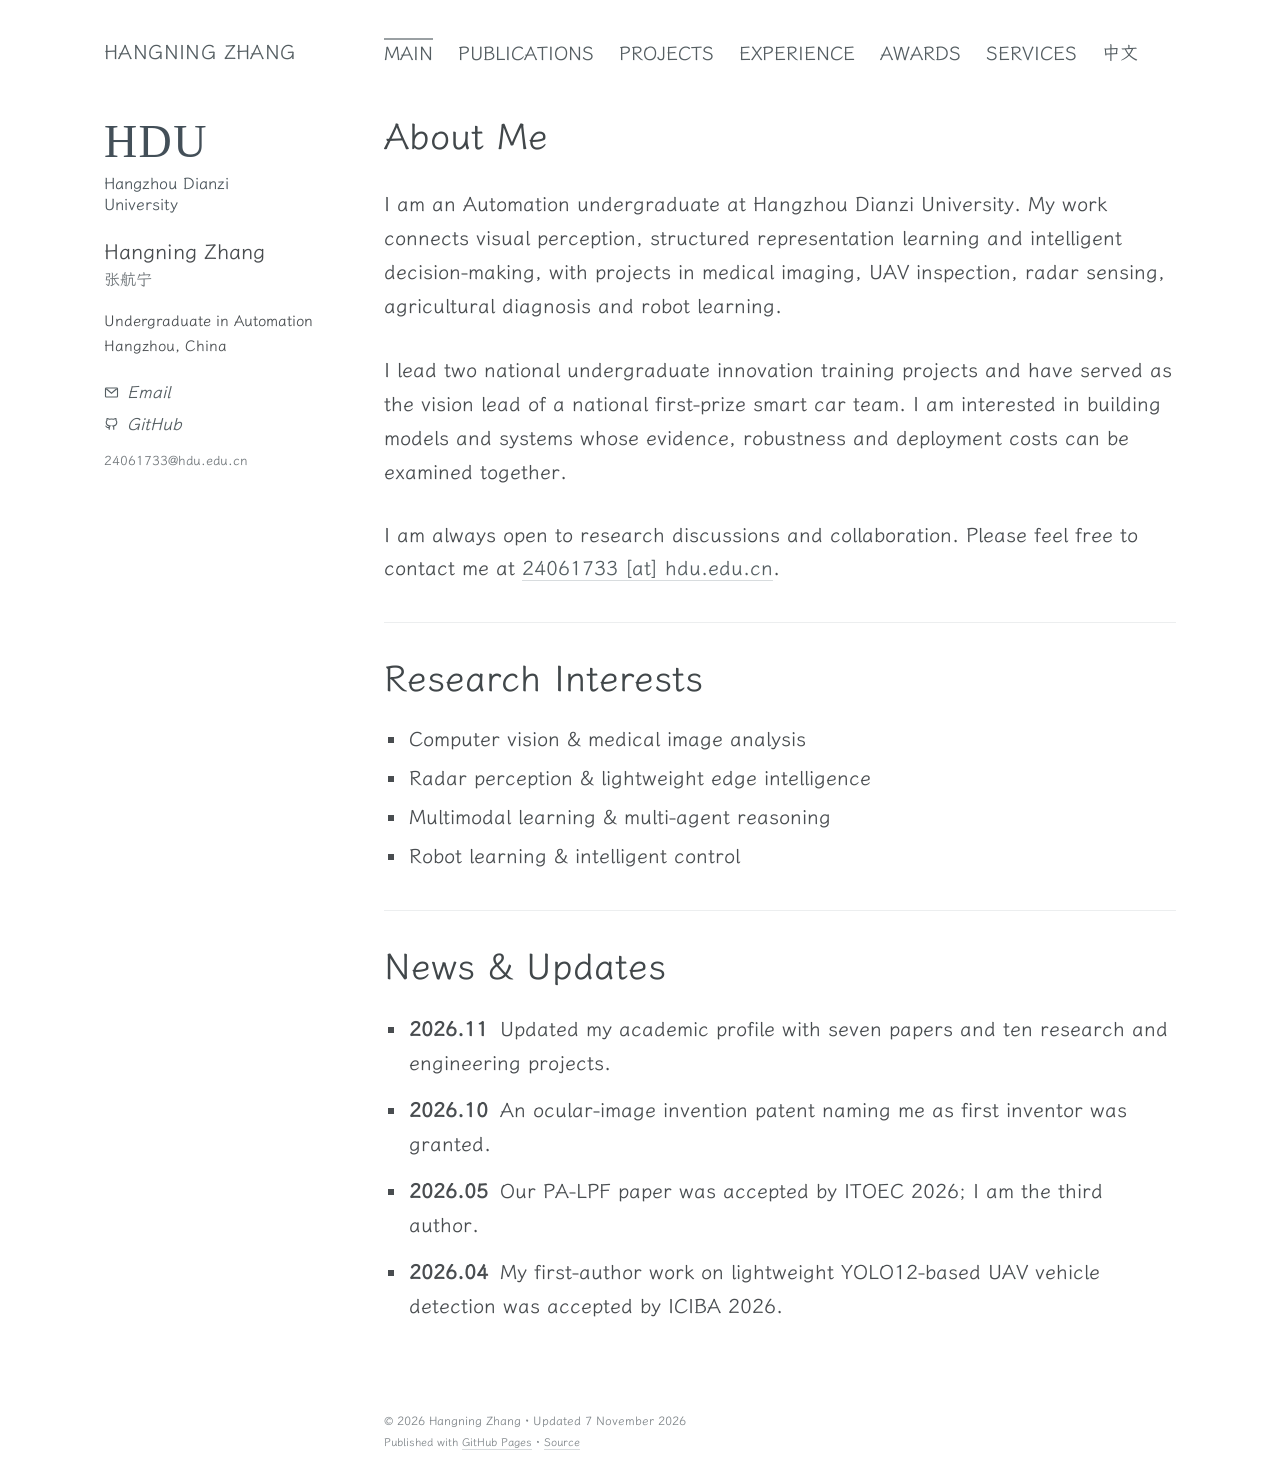
==== commit 4557b76f: "Restyle academic site with handwritten typography and page navigation" ====
--- a/index.html
+++ b/index.html
@@ -3,166 +3,34 @@
 <head>
   <meta charset="utf-8">
   <meta name="viewport" content="width=device-width, initial-scale=1">
-  <meta name="description" content="Hangning Zhang (张航宁), an Automation undergraduate at Hangzhou Dianzi University. Research interests in computer vision, radar perception and robot learning.">
-  <meta name="theme-color" content="#18588e">
-  <title>Hangning Zhang | 张航宁</title>
+  <meta name="description" content="About Me · Hangning Zhang · Hangzhou Dianzi University">
+  <meta name="theme-color" content="#ffffff">
+  <title>About Me – Hangning Zhang</title>
   <link rel="icon" href="./favicon.svg" type="image/svg+xml">
-  <link rel="stylesheet" href="./styles.css">
+  <link rel="preload" href="./assets/wenkai-subset.woff" as="font" type="font/woff" crossorigin>
+  <link rel="stylesheet" href="./styles.css?v=20261107-reference">
   <link rel="alternate" hreflang="zh-CN" href="./zh-cn.html">
-  <script src="./main.js" defer></script>
+  <script src="./main.js?v=20261107-reference" defer></script>
 </head>
-<body>
-  <a class="skip" href="#main" data-zh="跳至正文">Skip to content</a>
-  <header class="topbar">
-    <div class="top-inner">
-      <a class="brand" href="#about" aria-label="Hangning Zhang home"><span class="monogram" aria-hidden="true">HZ</span><span data-zh="个人学术主页">Academic homepage</span></a>
-      <div class="top-right"><span class="location" data-zh="中国 · 杭州">Hangzhou, China</span><a class="lang-button" href="./zh-cn.html" lang="zh-CN" hreflang="zh-CN" aria-label="查看简体中文版">简体中文</a></div>
-    </div>
-  </header>
-  <div class="layout">
-    <aside class="sidebar" aria-label="Profile and navigation">
-      <div class="identity-mark" aria-hidden="true">HZ</div>
-      <div class="sidebar-identity"><p class="sidebar-name">Hangning Zhang</p><p class="sidebar-chinese" lang="zh-CN">张航宁</p></div>
-      <p class="sidebar-info"><span data-zh="自动化专业本科生">Undergraduate in Automation</span><br><span data-zh="杭州电子科技大学">Hangzhou Dianzi University</span><br><span data-zh="中国 · 杭州">Hangzhou, China</span></p>
-      <div class="sidebar-links">
-        <a href="mailto:24061733@hdu.edu.cn"><svg class="icon" viewBox="0 0 20 20" aria-hidden="true"><rect x="2" y="4" width="16" height="12" rx="2"/><path d="m3 5 7 6 7-6"/></svg><span data-zh="邮箱">Email</span></a>
-        <a href="https://github.com/zhang-hn-1" target="_blank" rel="noopener noreferrer"><svg class="icon" viewBox="0 0 20 20" aria-hidden="true"><path d="M7 17v-3c-4 1-4-2-5-2m11 5v-3c0-1-.4-1.6-1-2 3-.3 5-1.5 5-5 0-1-.4-2-1-2.5.2-.7.2-1.5-.2-2.5-1.5 0-2.5.7-3 1a12 12 0 0 0-5.6 0c-.5-.3-1.5-1-3-1-.4 1-.4 1.8-.2 2.5C3.4 5 3 6 3 7c0 3.5 2 4.7 5 5-.6.4-1 1-1 2"/></svg>GitHub</a>
-      </div>
-      <nav class="side-nav" aria-label="Sections"><a href="#about">About</a><a href="#publications">Papers &amp; manuscripts</a><a href="#research">Research &amp; projects</a><a href="#innovation">Innovation projects</a><a href="#patents">Patents</a><a href="#education">Education</a><a href="#honors">Honors &amp; awards</a><a href="#service">Service &amp; skills</a><a href="#contact">Contact</a></nav>
-      <p class="sidebar-foot" data-zh="感知 · 学习 · 控制">Perception · Learning · Control</p>
-    </aside>
-    <main id="main">
-      <section id="about" class="hero"><p class="eyebrow">HANGZHOU DIANZI UNIVERSITY · AUTOMATION</p><h1 id="name">Hangning Zhang <span class="chinese-name" lang="zh-CN">张航宁</span></h1><p class="subtitle">B.Eng. student · 2024–2028 (expected)</p><p class="intro">I am an Automation undergraduate at Hangzhou Dianzi University. My work connects visual perception, structured representation learning and intelligent decision-making, with projects in medical imaging, UAV inspection, radar sensing, agricultural diagnosis and robot learning.</p><p class="intro">I lead two national undergraduate innovation training projects and have served as the vision lead of a national first-prize smart car team. I am interested in building models and systems whose evidence, robustness and deployment costs can be examined together.</p><div class="snapshot"><div><strong>2</strong><span>Accepted papers</span></div><div><strong>5</strong><span>Submitted papers</span></div><div><strong>2</strong><span>National projects led</span></div><div><strong>1</strong><span>Granted invention patent</span></div></div><div class="interests"><span>Visual perception</span><span>Medical imaging</span><span>Multi-agent reasoning</span><span>Robot learning</span><span>Reliable sensing</span></div><p class="updated">Updated 7 November 2026</p></section>
-
-      <section id="publications" class="content-section">
-      <h2><span class="section-index" aria-hidden="true">01</span>Papers &amp; manuscripts</h2><p class="section-note">Accepted papers and ongoing submissions. Expand each entry for methods and study details.</p>
-      <h3 class="group-heading">Accepted papers</h3>
-      <article class="paper expanded-paper" id="paper-iciba" data-status="accepted"><div class="paper-labels"><span class="status accepted">Accepted</span><span class="author-role">First author</span></div>
-      <h3 lang="en">Robust and Lightweight YOLO12-Based Framework for Small Vehicle Detection</h3><p class="authors"><strong>Hangning Zhang</strong>, Yingjun Guan, Haicheng Tu</p><p class="venue">ICIBA 2026</p><p class="paper-summary">A UAV vehicle detector that combines robust small-object localization with targeted backbone simplification. The study focuses on the trade-off between localization stability and deployment cost in aerial imagery.</p>
-      <details><summary>Method & study details</summary><p class="">Introduces Normalized Wasserstein Distance (NWD) into bounding-box regression and replaces the deepest A2C2f block with C3Ghost. Experiments on EVD4UAV compare detection quality, parameter count, computation and inference latency. Accepted by the 2026 IEEE 5th International Conference on Information Technology, Big Data and Artificial Intelligence.</p></details>
-</article>
-
-      <article class="paper expanded-paper" id="paper-itoec" data-status="accepted"><div class="paper-labels"><span class="status accepted">Accepted</span><span class="author-role">Third author</span></div>
-      <h3 lang="en">Weakly Supervised Privacy-Aware Load Profile Matching for Flexible Resource Screening in Smart Grids</h3><p class="authors">Mingyue Zhang, Haicheng Tu, <strong>Hangning Zhang</strong>, Yibo Zhu, Xinghua Zhou</p><p class="venue">ITOEC 2026</p><p class="paper-summary">PA-LPF combines perturbed load-shape embeddings with compact daily aggregate descriptors to support privacy-aware screening of flexible demand-side resources.</p>
-      <details><summary>Method & study details</summary><p class="">Under a strict no-label-rule validation protocol, the manuscript reports approximately 0.927 AUC and 0.812 F1. Ablation and robustness experiments examine privacy budgets, temporal masking and cross-group evaluation. Accepted by the 2026 IEEE 9th Information Technology and Mechatronics Engineering Conference.</p></details>
-</article>
-
-      <h3 class="group-heading">Submitted manuscripts</h3>
-      <article class="paper expanded-paper" id="paper-prcv" data-status="submitted"><div class="paper-labels"><span class="status submitted">Submitted</span><span class="author-role">Second author</span></div>
-      <h3 lang="en">CAS-DC: Evidence-Grounded Multimodal Multi-Agent Diagnosis and Safe Report Generation for Tomato Leaf Disease</h3><p class="venue">PRCV</p><p class="paper-summary">An evidence-grounded workflow that turns images and optional field context into structured symptoms, retrieved evidence, differential reasoning and safety-reviewed diagnostic reports.</p>
-      <details><summary>Method & study details</summary><p class="">Combines DINOv3-based classification and segmentation, Qwen3-VL symptom extraction, knowledge/case/counter-case retrieval and shared-blackboard collaboration. The manuscript reports 97.65% classification accuracy and 97.83% macro-F1; these classification metrics are distinct from the safety evaluation of generated reports.</p></details>
-</article>
-
-      <article class="paper expanded-paper" id="paper-cmig" data-status="submitted"><div class="paper-labels"><span class="status submitted">Submitted</span><span class="author-role">First author</span></div>
-      <h3 lang="en">Context-Preserved Attention-Refined Global–Local Learning for Ocular Surface Image-Based Carotid Plaque Screening</h3><p class="authors"><strong>Hangning Zhang</strong>, Dinghan Hu, Shichen Zhang, Le Luo, Jiuwen Cao</p><p class="venue">Computerized Medical Imaging and Graphics (CMIG)</p><p class="paper-summary">ARGL-Net explores ocular surface cues associated with ultrasound-defined carotid plaque through complementary global context, local detail and attention-refined feature fusion.</p>
-      <details><summary>Method & study details</summary><p class="">The study uses 44,375 left-eye images and subject-level evaluation. A ResNet-based global branch, a lightweight detail branch, attention refinement and gated fusion yield a reported AUC of 80.74%, Macro-F1 of 78.50% and accuracy of 80.00%. Comparative, ablation, perturbation and visualization analyses support the study; external validation is still needed before clinical use.</p></details>
-</article>
-
-      <article class="paper expanded-paper" id="paper-measurement" data-status="submitted"><div class="paper-labels"><span class="status submitted">Submitted</span><span class="author-role">First author</span></div>
-      <h3 lang="en">Edge-Deployable Range-Doppler-Time Learning for Industrial Low-Altitude Radar Target Recognition</h3><p class="venue">Measurement</p><p class="paper-summary">L-RDTNet learns radar-specific spatial and temporal representations from range–Doppler sequences for low-altitude recognition under clutter, weak returns and signal degradation.</p>
-      <details><summary>Method & study details</summary><p class="">The model progressively encodes coarse energy responses, local range–Doppler textures, short-term motion and compact target-level features. The manuscript compares conventional methods, CNNs, 3D CNNs and Transformers, tests SNR degradation and weak-target attenuation, and evaluates clip-level inference on RK3588.</p></details>
-</article>
-
-      <article class="paper expanded-paper" id="paper-trel" data-status="submitted"><div class="paper-labels"><span class="status submitted">Submitted</span><span class="author-role">Third author overall · second student author</span></div>
-      <h3 lang="en">Chronology-Constrained Reference-Guided Reconstruction of Stealthily Corrupted Smart-Meter Measurements</h3><p class="authors">Mingyue Zhang, Haicheng Tu, <strong>Hangning Zhang</strong>, Zhiyuan Hu, Yuyuan Li, Yongxiang Xia, Xi Chen</p><p class="venue">TREL</p><p class="paper-summary">FC-PAR connects interval-level corruption localization with selective reconstruction, aiming to restore usable measurements while preserving unaffected intervals.</p>
-      <details><summary>Method & study details</summary><p class="">Constructs mean, history-attention and similar-day references only from eligible preceding household records. Localization probabilities gate additive corrections; a preservation objective controls clean-measurement drift. Evaluation on Low Carbon London considers localization, reconstruction and recovery of downstream forecasting without oracle masks or future information.</p></details>
-</article>
-
-      <article class="paper expanded-paper" id="paper-jmi" data-status="submitted"><div class="paper-labels"><span class="status submitted">Submitted</span><span class="author-role">First author</span></div>
-      <h3 lang="en">AnchorIR: Degradation-Aware Clean-Source Anchoring for Lightweight UAV Image Restoration</h3><p class="authors"><strong>Hangning Zhang</strong>, Haicheng Tu, Mingyue Zhang</p><p class="venue">JMI</p><p class="paper-summary">A lightweight all-in-one restoration network that evaluates both image reconstruction fidelity and whether a restored UAV observation retrieves its correct clean reference.</p>
-      <details><summary>Method & study details</summary><p class="">Combines training-only degradation classification and frozen-verifier anchoring, retaining a 2.55M-parameter backbone at inference. Across seven PLAMD degradation types, the manuscript reports 28.79 dB mean PSNR and 69.81% Top-1 retrieval. Source-level analysis finds opposing changes in fidelity and retrieval rank for 30.9% of test sources, motivating evaluation beyond reconstruction averages.</p></details>
-</article>
-</section>
-
-      <section id="research" class="content-section">
-      <h2><span class="section-index" aria-hidden="true">02</span>Research &amp; engineering projects</h2>
-      <article class="project" id="project-radar"><div class="project-top">
-      <h3>Radar perception &amp; edge deployment</h3><span class="number">R.01</span></div><p class="project-meta">L-RDTNet · Measurement submission</p><p class="">Develop radar-specific representations rather than treating every range–Doppler frame as an independent natural image. Investigate clutter, similar motion patterns and weak returns through structured R-D-T learning.</p>
-      <details><summary>Approach & work</summary><p class="">Work spans representation design, conventional and deep-learning baselines, ablations, degradation tests and edge inference. The current manuscript evaluates RK3588 clip-level deployment; platform-specific measurements are kept separate from earlier prototypes.</p></details>
-<div class="tags"><span>R-D-T</span><span>PyTorch</span><span>RK3588</span></div><a class="project-link" href="#paper-measurement">Related manuscript ↗</a></article>
-
-      <article class="project" id="project-ocular"><div class="project-top">
-      <h3>Ocular imaging for auxiliary vascular screening</h3><span class="number">R.02</span></div><p class="project-meta">ARGL-Net · CMIG submission · granted invention patent</p><p class="">Explore whether readily acquired ocular surface images contain cues associated with carotid plaque. My work covers preprocessing, model architecture improvements and experimental analysis.</p>
-      <details><summary>Approach & work</summary><p class="">Combine global appearance and local texture with attention refinement and gated fusion. Examine subject-level results, module contributions and sensitivity to image perturbations; treat the model as research on auxiliary screening.</p></details>
-<div class="tags"><span>Medical imaging</span><span>Global–local learning</span><span>Attention</span></div><a class="project-link" href="#paper-cmig">Related manuscript ↗</a></article>
-
-      <article class="project" id="project-restoration"><div class="project-top">
-      <h3>Task-aware UAV image restoration</h3><span class="number">R.03</span></div><p class="project-meta">AnchorIR · JMI submission</p><p class="">Study restoration for power-line inspection where visually similar fittings must still be matched to their correct clean reference after degradation.</p>
-      <details><summary>Approach & work</summary><p class="">Use training-only source anchoring and degradation supervision; compare reconstruction and competitive retrieval rather than inferring retrieval quality from PSNR alone.</p></details>
-<div class="tags"><span>Image restoration</span><span>Source retrieval</span><span>Lightweight models</span></div><a class="project-link" href="#paper-jmi">Related manuscript ↗</a></article>
-
-      <article class="project" id="project-agents"><div class="project-top">
-      <h3>Evidence-grounded agricultural diagnosis</h3><span class="number">R.04</span></div><p class="project-meta">CAS-DC · PRCV submission</p><p class="">Connect visual perception to structured reasoning: classify leaves, locate lesions, extract symptoms and retrieve supporting and contrasting evidence before forming management suggestions.</p>
-      <details><summary>Approach & work</summary><p class="">A shared-blackboard workflow separates triage, evidence analysis, differential diagnosis, environmental/input-risk assessment, planning and safety review. Perception quality and report safety are evaluated as different outcomes.</p></details>
-<div class="tags"><span>DINOv3</span><span>Qwen3-VL</span><span>RAG</span><span>Multi-agent</span></div><a class="project-link" href="#paper-prcv">Related manuscript ↗</a></article>
-
-      <article class="project" id="project-smart-meter"><div class="project-top">
-      <h3>Privacy-aware and reliable smart-meter analytics</h3><span class="number">R.05</span></div><p class="project-meta">PA-LPF / FC-PAR · collaborative research</p><p class="">Study two complementary problems: screening flexible demand-side resources from privacy-perturbed profiles, and recovering measurement records after stealthy corruption.</p>
-      <details><summary>Approach & work</summary><p class="">PA-LPF fuses perturbed embeddings with daily aggregate descriptors. FC-PAR uses chronology-constrained references and localization-guided repair. Evaluation considers privacy–utility, temporal boundaries and downstream forecast recovery.</p></details>
-<div class="tags"><span>Load profiles</span><span>Privacy–utility</span><span>Selective reconstruction</span></div><a class="project-link" href="#paper-trel">Related manuscript ↗</a></article>
-
-      <article class="project" id="project-uav"><div class="project-top">
-      <h3>Robust small-vehicle detection in UAV imagery</h3><span class="number">R.06</span></div><p class="project-meta">YOLO12 · first-author ICIBA acceptance</p><p class="">Investigate sensitivity to small bounding-box shifts and computational redundancy in aerial vehicle detection. The accepted work combines NWD regression with a focused C3Ghost modification.</p>
-      <details><summary>Approach & work</summary><p class="">Experimental tooling compares detection metrics with parameter count, computation and latency on EVD4UAV, making the accuracy–efficiency trade-off explicit.</p></details>
-<div class="tags"><span>YOLO12</span><span>NWD</span><span>C3Ghost</span></div><a class="project-link" href="#paper-iciba">Related manuscript ↗</a></article>
-
-      <article class="project" id="project-robot"><div class="project-top">
-      <h3>Spherical robot simulation &amp; PPO navigation</h3><span class="number">R.07</span></div><p class="project-meta">Zhejiang University research internship project · advisor: You Wang</p><p class="">Build torque-driven spherical dynamics and a point-to-point closed-loop navigation baseline in Isaac Gym, supporting four parallel environments with 27 spheres per environment.</p>
-      <details><summary>Approach & work</summary><p class="">Implement observations, rewards, success criteria and independent resets. Complete initial end-to-end PPO training with an MLP policy and connect training to inference as a baseline for subsequent policy comparisons.</p></details>
-<div class="tags"><span>Isaac Gym</span><span>PPO</span><span>Torque control</span></div></article>
-
-      <article class="project" id="project-car"><div class="project-top">
-      <h3>High-speed embedded vision &amp; vehicle control</h3><span class="number">R.08</span></div><p class="project-meta">Vision lead · national and provincial first prizes</p><p class="">Develop an OpenCV preprocessing pipeline with inverse perspective mapping, thresholding and edge detection. Design centerline fitting and recognition logic for intersections, roundabouts and ramps.</p>
-      <details><summary>Approach & work</summary><p class="">Connect visual deviation to steering through a PID interface, with look-ahead strategies for corner deceleration and straight-line acceleration. The team received a National First Prize in the smart car competition.</p></details>
-<div class="tags"><span>OpenCV</span><span>C/C++</span><span>PID</span><span>Embedded systems</span></div></article>
-
-      <article class="project" id="project-ominiberry"><div class="project-top">
-      <h3>OminiBerry: Strawberry disease decision support</h3><span class="number">R.09</span></div><p class="project-meta">Web prototype · image analysis / retrieval / collaborative reasoning</p><p class="">Develop a workflow covering image upload, visual summaries, case and knowledge retrieval, expert-role collaboration and structured diagnostic reports for strawberry leaves, flowers and fruit.</p>
-      <details><summary>Approach & work</summary><p class="">A FastAPI service links pathology reasoning, differential exclusion, treatment suggestions and cultivation management. Run records, case curation and safety review make intermediate evidence and reports traceable.</p></details>
-<div class="tags"><span>FastAPI</span><span>RAG</span><span>Multi-agent</span><span>Ollama</span></div></article>
-
-      <article class="project" id="project-cad"><div class="project-top">
-      <h3>CAD sketch understanding &amp; constraint inference</h3><span class="number">R.10</span></div><p class="project-meta">Research reproduction and exploratory development</p><p class="">Explore machine understanding of 2D CAD sketches for assembly-feature recognition and geometric constraint recommendation. Compare DXF vector inputs and PNG raster inputs, with graph representations of geometric topology.</p>
-      <details><summary>Approach & work</summary><p class="">Reproduce CReFT-CAD and organize runnable code, dependencies and documentation following communication with the original authors. This work emphasizes reproducibility and representation learning for design assistance.</p></details>
-<div class="tags"><span>GNN</span><span>DXF</span><span>CAD</span><span>Reproducibility</span></div></article>
-</section>
-
-      <section id="innovation" class="content-section">
-      <h2><span class="section-index" aria-hidden="true">03</span>Innovation &amp; software practice</h2>
-      <article class="project">
-      <h3>Intelligent Coach for All-Scenario Ball Sports</h3><p class="project-meta">National undergraduate innovation training project · project leader · 2025</p><p class="">An undergraduate innovation project centered on intelligent assistance for ball-sport training.</p></article>
-
-      <article class="project">
-      <h3>Multi-Crop Monitoring &amp; Multi-Agent Decision Hub</h3><p class="project-meta">National undergraduate innovation training project · project leader</p><p class="">A project linking crop monitoring with large-model and multi-agent decision support; the project has not yet reached final completion.</p></article>
-
-      <article class="project">
-      <h3>Integrated Energy &amp; Carbon Management Platform</h3><p class="project-meta">Provincial undergraduate innovation training project · participation · 2025</p><p class="">Project participation in integrated energy and carbon management, connecting engineering analysis with application-oriented innovation.</p></article>
-
-      <h3 class="group-heading">Additional software design practice</h3><p class="service">Prepared software design documentation for GEO-Matrix, a multi-platform generative-engine evaluation platform, and Robust GEO, a safety-prototype and content-risk system. The designs explore semantic retrieval, rule management and auditability in model evaluation and content-risk workflows.</p></section>
-
-      <section id="patents" class="content-section">
-      <h2><span class="section-index" aria-hidden="true">04</span>Patents</h2>
-      <article class="paper"><span class="status accepted">Granted</span>
-      <h3>Global–local ocular image fusion for auxiliary carotid plaque analysis</h3><p class="">First inventor · Patent holder: Hangzhou Dianzi University</p><p class="venue">ZL 2026 1 1210874.9 · CN 122714478 B · 2026-10-20</p></article>
-
-      <article class="paper"><span class="status submitted">Application published</span>
-      <h3>Motion-intention recognition using physiological delay priors and reliability-based time–frequency corroboration</h3><p class="">Application 2026113122550 · published application, in substantive examination.</p></article>
-</section>
-
-      <section id="education" class="content-section">
-      <h2><span class="section-index" aria-hidden="true">05</span>Education</h2><div class="education"><div class="education-top">
-      <h3><a href="https://www.hdu.edu.cn/">Hangzhou Dianzi University</a></h3><span class="date">Sep. 2024 – Jun. 2028 (expected)</span></div><p class="gpa">B.Eng. in Automation · GPA 4.51 / 5.00</p><p class="">Ranked first in the first-year comprehensive evaluation within the major.</p><p class="">Coursework: Automatic Control, Signals and Systems, Digital Electronics, Electric Machines and Drives, C Programming, Python.</p></div></section>
-
-      <section id="honors" class="content-section">
-      <h2><span class="section-index" aria-hidden="true">06</span>Selected honors &amp; awards</h2><ul class="honors"><li><span>National First Prize · National University Student Smart Car Competition</span></li><li><span>Provincial First Prize · Zhejiang Smart Car Competition</span></li><li><span>Provincial Second Prize · Zhejiang Mathematical Modeling Competition</span></li><li><span>Provincial Second Prize, twice · Computer Design Competition</span></li><li><span>Regional Third Prize · MathorCup (team leader)</span></li><li><span>University First Prize · 2024 HDU Freshman Mathematical Modeling Competition</span></li><li><span>University Second Prize · 26th HDU Mathematical Modeling Competition</span></li><li><span>Provincial Second Prize · Huawei ICT Competition</span></li><li><span>Provincial Third Prize · Industrial Engineering &amp; Lean Management Innovation Competition</span></li><li><span>University Special Prize · China International College Students’ Innovation Competition</span></li><li><span>University First Prize · Challenge Cup Entrepreneurship Competition</span></li><li><span>University First-Class Scholarship ×4 · Provincial Government Scholarship ×2</span></li><li><span>University Merit Student · Outstanding Student Leader · Outstanding Youth League Member (2025)</span></li></ul></section>
-
-      <section id="service" class="content-section">
-      <h2><span class="section-index" aria-hidden="true">07</span>Service &amp; skills</h2><p class="service">Vice President (Secretariat), Mathematical Modeling Association: support competition organization, registration, communication and participant services. Previously served as Youth League Secretary of Automation Class 6, organizing class and branch activities.</p><p class="service">Member of the Lingying “Shouzheng” cohort and the School of Automation’s 11th Qingma “Young Eagle” program; participated in the Automation rights roundtable.</p><div class="skills"><p class="">Programming &amp; engineering: C/C++, Python, Linux, Git, Keil/STM32.</p><p class="">Learning &amp; simulation: PyTorch, OpenCV, Isaac Gym, YOLO, graph neural networks, PPO, PID.</p><p class="">Certification &amp; language: Huawei HCIA-AI-Solution; CET-4 540, CET-6 458.</p></div></section>
-
-      <section id="contact" class="contact">
-      <h2>Get in touch</h2><p class="">For research discussions, project collaboration and academic exchange.</p><a href="mailto:24061733@hdu.edu.cn">24061733@hdu.edu.cn</a> · <a href="https://github.com/zhang-hn-1">GitHub ↗</a></section>
-</main>
-  </div>
-  <footer class="footer"><span>© 2026 Hangning Zhang · <span lang="zh-CN">张航宁</span></span><span><span data-zh="学术主页">Academic homepage</span> &nbsp; / &nbsp; <a href="#about" data-zh="返回顶部 ↑">Back to top ↑</a></span></footer>
+<body data-page="home">
+  <a class="skip" href="#main">Skip to content</a>
+  <header class="masthead"><div class="masthead-inner">
+    <a class="site-name" href="./index.html">HANGNING ZHANG</a>
+    <nav class="page-nav" aria-label="Main navigation"><a href="./index.html" aria-current="page">MAIN</a><a href="./publications.html">PUBLICATIONS</a><a href="./projects.html">PROJECTS</a><a href="./experience.html">EXPERIENCE</a><a href="./awards.html">AWARDS</a><a href="./services.html">SERVICES</a><a class="language-link" lang="zh-CN" href="./zh-cn.html">中文</a></nav></div></header>
+<div class="page-layout">
+  <aside class="profile" aria-label="Profile">
+    <a class="university-mark" href="https://www.hdu.edu.cn/" aria-label="Hangzhou Dianzi University"><span class="university-initials" aria-hidden="true">HDU</span><span class="university-name">Hangzhou Dianzi University</span></a>
+    <p class="profile-name">Hangning Zhang</p><p class="profile-other-name" lang="zh-CN">张航宁</p>
+    <p class="profile-bio">Undergraduate in Automation<br>Hangzhou, China</p>
+    <ul class="profile-links">
+      <li><a href="mailto:24061733@hdu.edu.cn"><svg viewBox="0 0 20 20" aria-hidden="true"><rect x="2" y="4" width="16" height="12" rx="1"/><path d="m3 5 7 6 7-6"/></svg>Email</a></li>
+      <li><a href="https://github.com/zhang-hn-1"><svg viewBox="0 0 20 20" aria-hidden="true"><path d="M7 17v-3c-4 1-4-2-5-2m11 5v-3c0-1-.4-1.6-1-2 3-.3 5-1.5 5-5 0-1-.4-2-1-2.5.2-.7.2-1.5-.2-2.5-1.5 0-2.5.7-3 1a12 12 0 0 0-5.6 0c-.5-.3-1.5-1-3-1-.4 1-.4 1.8-.2 2.5C3.4 5 3 6 3 7c0 3.5 2 4.7 5 5-.6.4-1 1-1 2"/></svg>GitHub</a></li>
+    </ul>
+    <p class="profile-email">24061733@hdu.edu.cn</p>
+  </aside>
+  <main id="main"><h1 class="page-title">About Me</h1>
+<section id="about"><p class="intro">I am an Automation undergraduate at Hangzhou Dianzi University. My work connects visual perception, structured representation learning and intelligent decision-making, with projects in medical imaging, UAV inspection, radar sensing, agricultural diagnosis and robot learning.</p>
+<p class="intro">I lead two national undergraduate innovation training projects and have served as the vision lead of a national first-prize smart car team. I am interested in building models and systems whose evidence, robustness and deployment costs can be examined together.</p></section><p>I am always open to research discussions and collaboration. Please feel free to contact me at <a href="mailto:24061733@hdu.edu.cn">24061733 [at] hdu.edu.cn</a>.</p><section id="interests" class="home-section"><h2>Research Interests</h2><ul><li>Computer vision &amp; medical image analysis</li><li>Radar perception &amp; lightweight edge intelligence</li><li>Multimodal learning &amp; multi-agent reasoning</li><li>Robot learning &amp; intelligent control</li></ul></section><section id="news" class="home-section"><h2>News & Updates</h2><ul class="news-list"><li><span class="news-date">2026.11</span> Updated my academic profile with seven papers and ten research and engineering projects.</li><li><span class="news-date">2026.10</span> An ocular-image invention patent naming me as first inventor was granted.</li><li><span class="news-date">2026.05</span> Our PA-LPF paper was accepted by ITOEC 2026; I am the third author.</li><li><span class="news-date">2026.04</span> My first-author work on lightweight YOLO12-based UAV vehicle detection was accepted by ICIBA 2026.</li></ul></section></main></div>
+<footer class="site-footer"><p>© 2026 Hangning Zhang · Updated 7 November 2026<br><span>Published with <a href="https://pages.github.com/">GitHub Pages</a> · <a href="https://github.com/zhang-hn-1/zhang-hn-1.github.io">Source</a></span></p></footer>
 </body>
 </html>
--- a/styles.css
+++ b/styles.css
@@ -1,12 +1,9 @@
-:root{--ink:#202d3a;--muted:#677481;--blue:#18588e;--line:#e5eaf0;--pale:#f3f7fb;--serif:Georgia,'Times New Roman','Noto Serif SC',serif;--sans:Inter,-apple-system,BlinkMacSystemFont,'Segoe UI','Microsoft YaHei',sans-serif}
-*{box-sizing:border-box}html{scroll-behavior:smooth;scroll-padding-top:90px}body{margin:0;background:#fff;color:var(--ink);font:15px/1.8 var(--sans);-webkit-font-smoothing:antialiased}a{color:var(--blue);text-decoration:none;text-underline-offset:4px}a:hover{text-decoration:underline}a:focus-visible,button:focus-visible{outline:2px solid var(--blue);outline-offset:5px}button{font:inherit}::selection{background:#dceaf8}.skip{position:fixed;top:-60px;left:20px;background:#fff;padding:10px;z-index:10}.skip:focus{top:12px}.topbar{height:77px;border-bottom:1px solid var(--line)}.top-inner{max-width:1120px;height:100%;padding:0 40px;margin:auto;display:flex;align-items:center;justify-content:space-between;gap:20px}.brand{display:flex;gap:12px;align-items:center;color:var(--ink);font-size:13px;letter-spacing:.02em}.brand:hover{text-decoration:none}.monogram{width:31px;height:31px;display:grid;place-items:center;background:var(--blue);color:white;border-radius:4px;font-family:var(--serif);font-size:14px}.top-right{display:flex;align-items:center;gap:23px;font-size:12px;color:var(--muted)}.lang-button{border:1px solid #ccd8e4;border-radius:4px;background:white;color:var(--blue);padding:4px 12px;cursor:pointer;font-size:12px;min-height:32px}.lang-button:hover{background:var(--pale)}.layout{max-width:1120px;padding:66px 40px 60px;margin:auto;display:grid;grid-template-columns:218px minmax(0,1fr);gap:74px}.sidebar{align-self:start;position:sticky;top:40px}.identity-mark{width:78px;height:78px;border:1px solid #d6e2ed;border-radius:50%;display:grid;place-items:center;background:#f7fafe;margin-bottom:21px;font:29px var(--serif);letter-spacing:-1px;color:var(--blue)}.sidebar-name{font:22px var(--serif);margin:0 0 3px}.sidebar-chinese{font-size:14px;color:var(--muted);margin:0 0 18px;letter-spacing:3px}.sidebar-info{font-size:12px;line-height:1.9;color:var(--muted);margin:0 0 18px}.sidebar-links{font-size:12px;display:flex;gap:18px;align-items:center}.sidebar-links a{display:flex;gap:6px;align-items:center}.icon{width:14px;height:14px;fill:none;stroke:currentColor;stroke-width:1.5;flex-shrink:0}.side-nav{margin-top:32px;padding-top:23px;border-top:1px solid var(--line);display:flex;flex-direction:column;gap:9px}.side-nav a{font-size:12px;color:var(--muted);padding:3px 0 3px 12px;border-left:2px solid transparent}.side-nav a:hover,.side-nav a[aria-current="location"]{color:var(--blue);border-left-color:var(--blue);text-decoration:none}.sidebar-foot{margin-top:33px;font-size:11px;color:#7c8996}.eyebrow{font-size:10px;font-weight:600;letter-spacing:2px;color:var(--blue);text-transform:uppercase;margin:0 0 10px}.hero{padding-bottom:37px;border-bottom:1px solid var(--line)}h1{font:normal 44px/1.18 var(--serif);letter-spacing:-1.7px;margin:0 0 10px}h1 .chinese-name{font:normal 22px var(--sans);letter-spacing:2px;color:var(--muted);margin-left:12px;white-space:nowrap}.subtitle{font-size:14px;color:var(--muted);margin:0 0 26px}.intro{font-size:15px;line-height:1.95;margin:0 0 15px}.intro strong{font-weight:600}.interest-label{margin:25px 0 8px;font-size:11px;font-weight:600;letter-spacing:.08em;color:var(--muted)}.interests{display:flex;gap:8px;flex-wrap:wrap}.interests span{padding:3px 10px;background:var(--pale);border:1px solid #e5edf5;border-radius:3px;font-size:11px;color:#3d5f80}.content-section{padding-top:36px}h2{font:normal 25px/1.4 var(--serif);letter-spacing:-.4px;margin:0 0 22px;display:flex;align-items:center;gap:14px}h2::after{content:'';height:1px;background:var(--line);flex:1}.section-index{font:10px var(--sans);letter-spacing:1px;color:#8a98a6}.section-note{font-size:12px;line-height:1.8;color:var(--muted);margin:-10px 0 22px}.project{padding:0 0 24px;margin:0 0 24px;border-bottom:1px solid var(--line)}.project:last-child{margin-bottom:0}.project-top{display:flex;align-items:baseline;justify-content:space-between;gap:16px}.project h3{font-size:15px;font-weight:600;line-height:1.6;margin:0 0 5px}.number{font:11px var(--sans);color:#8a99a7;flex-shrink:0}.project-meta{font-size:11px;color:var(--muted);margin:0 0 10px}.project p:not(.project-meta){font-size:13px;line-height:1.9;margin:0 0 10px;color:#4c5b68}.tags{font-size:10px;color:#6c7c8d;letter-spacing:.02em}.tags span+span::before{content:' / ';padding:0 6px;color:#c2ccd5}.result{display:inline-block;padding:5px 10px;border-left:2px solid #a8c3dd;background:#f7f9fc;font-size:11px!important;color:#34516d!important;margin:0 0 10px!important}.paper{padding:0 0 18px;margin:0 0 18px;border-bottom:1px solid var(--line)}.paper h3{font-size:14px;line-height:1.7;font-weight:600;margin:0 0 4px}.paper p{font-size:12px;color:var(--muted);margin:0}.status{font-size:10px;display:inline-block;padding:1px 7px;background:#f0f5fa;color:#416a91;border-radius:3px;margin-right:6px}.education-top{display:flex;justify-content:space-between;align-items:baseline;gap:16px}.education-top h3{font-size:15px;font-weight:600;margin:0}.date{font-size:11px;color:var(--muted);white-space:nowrap}.education p{font-size:13px;color:#566675;margin:4px 0}.education .gpa{color:var(--blue);font-size:12px}.honors{list-style:none;padding:0;margin:0}.honors li{display:grid;grid-template-columns:8px 1fr;gap:12px;font-size:13px;line-height:1.8;margin-bottom:12px;color:#4c5b68}.honors li::before{content:'';width:4px;height:4px;background:#8daac6;border-radius:50%;margin-top:10px}.honors strong{font-weight:500;color:var(--ink)}.service{font-size:13px;color:#4c5b68}.service p{margin:0 0 10px}.skills{font-size:12px;color:#566675;line-height:2;margin-top:21px;padding-top:18px;border-top:1px solid var(--line)}.skills strong{color:var(--ink);font-weight:500}.contact{margin-top:35px;background:#f7f9fc;padding:20px 23px;border:1px solid var(--line);border-radius:4px}.contact h2{font-size:20px;margin-bottom:6px}.contact h2::after{display:none}.contact p{font-size:12px;color:var(--muted);margin:0 0 7px}.contact>a{font-size:13px;overflow-wrap:anywhere}.footer{border-top:1px solid var(--line);max-width:1040px;margin:0 auto;padding:21px 0 28px;display:flex;justify-content:space-between;gap:18px;font-size:10px;color:#8994a0}.footer a{color:#76899c}html[lang="zh-CN"] h2{font-family:var(--sans);font-size:22px;font-weight:500}html[lang="zh-CN"] .intro{line-height:2}html[lang="zh-CN"] .project h3{font-size:15px}.nojs{font-size:12px;color:var(--muted)}
-@media(min-width:1400px){.layout{padding-top:78px;gap:86px}.topbar{height:83px}}
-@media(max-width:900px){.layout{grid-template-columns:175px minmax(0,1fr);gap:38px;padding-left:30px;padding-right:30px}.top-inner{padding:0 30px}.footer{margin:0 30px}h1{font-size:37px}h1 .chinese-name{font-size:19px}}
-@media(max-width:680px){html{scroll-padding-top:30px}.topbar{height:64px}.top-inner{padding:0 22px}.top-right .location{display:none}.layout{display:block;padding:31px 22px 35px}.sidebar{position:static;margin-bottom:28px;display:flex;flex-wrap:wrap;gap:0 18px;align-items:center}.identity-mark{width:53px;height:53px;font-size:20px;margin:0}.sidebar-identity{flex:1}.sidebar-name{font-size:19px}.sidebar-chinese{font-size:12px;margin:2px 0 0}.sidebar-info,.sidebar-links,.sidebar-foot{display:none}.side-nav{flex-direction:row;flex-wrap:wrap;gap:4px 17px;margin-top:22px;padding:12px 0;border-top:1px solid var(--line);border-bottom:1px solid var(--line);width:100%}.side-nav a{border:0;padding:4px 0;font-size:11px}.side-nav a[aria-current="location"]{text-decoration:underline;text-underline-offset:7px}.eyebrow{font-size:9px;letter-spacing:1.3px}h1{font-size:37px;letter-spacing:-1px}h1 .chinese-name{display:block;margin:8px 0 0;font-size:19px}.subtitle{font-size:12px;margin-bottom:23px}.intro{font-size:14px}.hero{padding-bottom:29px}.content-section{padding-top:29px}h2{font-size:23px;margin-bottom:19px}.project h3{font-size:14px}.project-meta{font-size:10px}.result{line-height:1.8}.education-top{display:block}.date{display:block;margin-top:3px}.footer{margin:0 22px;flex-direction:column;gap:4px;padding-top:18px}.contact{padding:17px}.tags{line-height:2}.project-top{gap:10px}}
-html[lang="zh-CN"] h1{font-family:var(--sans);font-size:40px;font-weight:500;letter-spacing:2px}html[lang="zh-CN"] .latin-name{font:normal 21px var(--serif);letter-spacing:0;color:var(--muted);margin-left:12px;white-space:nowrap}html[lang="zh-CN"] .sidebar-name{font-family:var(--sans);font-size:22px;font-weight:500;letter-spacing:2px}html[lang="zh-CN"] .sidebar-chinese{font-family:var(--serif);letter-spacing:0}html[lang="zh-CN"] .eyebrow{letter-spacing:1.5px}html[lang="zh-CN"] .project p:not(.project-meta){line-height:2}html[lang="zh-CN"] .honors{line-height:1.9}.lang-button{display:inline-flex;align-items:center;justify-content:center}.lang-button:hover{text-decoration:none}
-@media(max-width:680px){html[lang="zh-CN"] h1{font-size:36px}html[lang="zh-CN"] .latin-name{display:block;margin:9px 0 0;font-size:20px}html[lang="zh-CN"] .sidebar-name{font-size:20px}}
-.snapshot{display:grid;grid-template-columns:repeat(4,minmax(0,1fr));gap:10px;border-top:1px solid var(--line);border-bottom:1px solid var(--line);padding:17px 0;margin:23px 0}.snapshot div{display:flex;flex-direction:column;gap:3px}.snapshot strong{font:27px/1.2 var(--serif);color:var(--blue)}.snapshot span{font-size:10px;color:var(--muted);line-height:1.7}.updated{font-size:10px;color:#7b8794;margin:17px 0 0}.group-heading{font-size:12px;color:var(--blue);letter-spacing:.03em;font-weight:600;margin:26px 0 20px}.expanded-paper{padding-bottom:24px;margin-bottom:23px;scroll-margin-top:30px}.paper-labels{display:flex;gap:8px;align-items:center;flex-wrap:wrap;margin-bottom:8px}.author-role{font-size:10px;color:#66788a}.status.accepted{background:#eaf5ee;color:#28704a}.status.submitted{background:#eef4fb;color:#416a91}.paper .authors{font-size:11px;line-height:1.9;margin:7px 0 3px}.authors strong{font-weight:600;color:var(--ink)}.paper .venue{font-size:11px;color:var(--blue);margin:4px 0 10px}.paper .paper-summary{font-size:13px;line-height:1.95;color:#4c5b68;margin:9px 0 0}.paper .paper-translation{font-size:12px;color:#65788a;line-height:1.8;margin:3px 0 5px}.expanded-paper h3{overflow-wrap:anywhere}details{margin:12px 0}summary{font-size:11px;color:var(--blue);cursor:pointer;list-style-position:outside;margin-left:13px;padding:4px 0}summary:hover{text-decoration:underline;text-underline-offset:4px}summary:focus-visible{outline:2px solid var(--blue);outline-offset:3px}details[open]{background:#f7f9fc;padding:8px 13px 11px;border-left:2px solid #b6cce1}details[open] summary{margin-bottom:6px}details p,.paper details p{font-size:12px!important;line-height:1.95!important;color:#526574!important;margin:4px 0!important}.project-link{font-size:11px;display:inline-block;margin-top:8px}.content-section>.service{line-height:2}.skills p{font-size:12px;margin:5px 0}.project h3{font-size:15px;margin:0 0 7px;line-height:1.75}html[lang="zh-CN"] .expanded-paper h3[lang="en"]{font-size:14px;font-family:var(--sans)}
-@media(max-width:680px){.snapshot{grid-template-columns:repeat(2,minmax(0,1fr));gap:17px 20px}.snapshot strong{font-size:25px}.snapshot span{font-size:11px}.paper .paper-summary{font-size:13px}.updated{line-height:1.9}.side-nav{gap:4px 16px}.group-heading{margin-top:21px}.expanded-paper{padding-bottom:21px}}
-@media print{details{display:block}details>p{display:block!important}.snapshot{break-inside:avoid}.project,.paper{break-inside:avoid}}
-@media(prefers-reduced-motion:reduce){html{scroll-behavior:auto}}
-@media print{.topbar,.sidebar,.lang-button,.skip{display:none}.layout{display:block;padding:0;max-width:none}.content-section,.project,.paper{break-inside:avoid}body{font-size:11pt}.hero{padding-top:0}.footer{margin-top:20px}a{color:inherit}.contact{background:none}h1{font-size:30pt}}
+@font-face{font-family:AcademicWenKai;src:url('./assets/wenkai-subset.woff') format('woff');font-style:normal;font-weight:400;font-display:swap}
+:root{--text:#494d50;--muted:#71777b;--link:#555e62;--line:#eceeef;--font:AcademicWenKai,'LXGW WenKai','Kaiti SC',KaiTi,'Songti SC',STSong,Georgia,serif}
+*{box-sizing:border-box}html{scroll-behavior:smooth;scroll-padding-top:26px}body{margin:0;background:#fff;color:var(--text);font:20px/1.65 var(--font);-webkit-font-smoothing:antialiased}a{color:var(--link);text-decoration:none;border-bottom:1px solid #d8dcde;transition:color .15s}a:hover{color:#1f2c36;border-bottom-color:#6b747a}a:focus-visible,summary:focus-visible{outline:2px solid #7c909b;outline-offset:5px}p{margin:0 0 1.45em}strong{font-weight:700;color:#353b3f}::selection{background:#e7edf0}h1,h2,h3{font-family:var(--font);font-weight:400;color:#41474a}h1,h2{font-size:36px;line-height:1.4;margin:0 0 24px}h3{font-size:23px;line-height:1.5;margin:0 0 12px}ul{padding-left:23px;list-style-type:square}li{padding-left:2px;margin:6px 0}.skip{position:fixed;top:-80px;left:20px;z-index:10;background:white;padding:9px}.skip:focus{top:10px}
+.masthead-inner{max-width:1120px;margin:0 auto;padding:38px 24px 0;display:grid;grid-template-columns:220px minmax(0,1fr);column-gap:60px;align-items:start}.site-name{font-size:20px;line-height:1.45;border:0;letter-spacing:.02em;white-space:nowrap}.page-nav{display:flex;flex-wrap:wrap;gap:5px 25px;align-items:flex-start;line-height:1.5}.page-nav a{font-size:19px;border:0;white-space:nowrap;padding-top:2px}.page-nav a[aria-current="page"]{border-top:2px solid #9aa0a3;padding-top:0}.page-nav .language-link{font-size:18px}.page-layout{max-width:1120px;margin:0 auto;padding:43px 24px 65px;display:grid;grid-template-columns:220px minmax(0,1fr);column-gap:60px}.profile{align-self:start;position:sticky;top:35px;padding-top:7px;font-size:16px;line-height:1.5}.university-mark{display:inline-flex;flex-direction:column;align-items:flex-start;border:0;margin:0 0 22px;max-width:185px}.university-initials{font:400 46px/1 Georgia,serif;letter-spacing:.03em;color:#434f58;padding-bottom:8px}.university-name{font-size:16px;line-height:1.35;color:#4c565c}.profile-name{font-size:21px;line-height:1.4;margin:0 0 1px}.profile-other-name{font-size:16px;margin:0 0 17px;color:var(--muted)}.profile-bio{font-size:15px;line-height:1.65;margin:0 0 21px}.profile-links{list-style:none;padding:0;margin:0 0 12px}.profile-links li{padding:0;margin:5px 0}.profile-links a{display:inline-flex;align-items:center;gap:8px;border:0;font-size:17px;font-style:italic}.profile-links svg{width:15px;height:15px;fill:none;stroke:currentColor;stroke-width:1.5}.profile-email{font:13px/1.6 var(--font);color:var(--muted);overflow-wrap:anywhere}.page-layout main{min-width:0}.page-title{margin:0 0 25px}.intro{font-size:20px;line-height:1.7;margin-bottom:1.5em}.home-section{border-top:1px solid var(--line);padding-top:31px;margin-top:37px}.home-section h2{margin-bottom:19px}.home-section ul{margin:0}.news-list li{margin:13px 0;line-height:1.7}.news-date{font-weight:700;margin-right:5px;white-space:nowrap}.content-section{margin:0 0 36px;padding:0}.content-section+.content-section{border-top:1px solid var(--line);padding-top:30px}.section-note{font-size:16px;color:var(--muted);line-height:1.7;margin:0 0 30px}.group-heading{font-size:25px;margin:34px 0 24px}.paper{margin:0 0 30px;padding:0 0 28px;border-bottom:1px solid var(--line);scroll-margin-top:25px}.paper h3{overflow-wrap:anywhere}.paper-labels{display:flex;align-items:baseline;gap:12px;flex-wrap:wrap;font-size:15px;margin:0 0 8px}.status{font-size:15px;font-style:italic;display:inline-block;color:#6a7176;margin-right:5px}.status.accepted{color:#55745f}.status.submitted{color:#727b85}.author-role{font-size:14px;color:var(--muted)}.paper .authors{font-size:16px;line-height:1.7;margin:8px 0 5px}.venue{font-size:16px;color:#616b72;margin:4px 0 12px;font-style:italic}.paper-summary{font-size:18px;line-height:1.7;margin:12px 0}.paper-translation{font-size:17px;line-height:1.6;color:var(--muted);margin:5px 0 12px}.project{border-bottom:1px solid var(--line);margin:0 0 29px;padding-bottom:26px}.project-top h3{font-size:25px;margin-bottom:7px}.project-meta{font-size:16px;color:var(--muted);margin:0 0 15px;font-style:italic}.project p:not(.project-meta){font-size:18px;line-height:1.75;margin-bottom:17px}.tags{font-size:14px;color:#838b90;margin-top:10px;line-height:1.8}.tags span+span::before{content:' · ';margin:0 5px}.project-link{font-size:15px;display:inline-block;margin-top:7px}details{margin:15px 0}summary{font-size:16px;cursor:pointer;list-style-position:outside;margin-left:17px;color:#6d777e}summary:hover{color:#303c43}details[open]{padding-bottom:3px}details[open] summary{margin-bottom:10px}details p,.project details p{font-size:17px!important;line-height:1.75!important;color:#656e74;margin:0 0 10px!important}.education-top h3{margin:0 0 6px}.date{font-size:16px;color:var(--muted)}.education p{font-size:18px;margin:10px 0}.education .gpa{font-size:18px}.honors{font-size:18px;line-height:1.85;margin:0}.honors li{margin:11px 0}.service{font-size:18px;line-height:1.8}.skills{border-top:1px solid var(--line);margin-top:26px;padding-top:20px;font-size:18px}.skills p{margin:0 0 15px}.contact{border-top:1px solid var(--line);padding-top:30px;margin-top:35px}.contact p{font-size:18px}.contact>a{font-size:18px;overflow-wrap:anywhere}.site-footer{max-width:1120px;margin:10px auto 0;padding:0 24px 30px 304px}.site-footer p{font-size:12px;line-height:1.8;color:#7f8589;margin:0}.site-footer span{font-size:11px}.site-footer a{color:inherit}.snapshot,.section-index,.number{display:none}
+@media(min-width:1450px){.masthead-inner,.page-layout,.site-footer{max-width:1250px}.masthead-inner,.page-layout{grid-template-columns:230px minmax(0,1fr);column-gap:80px}.site-footer{padding-left:334px}}
+@media(max-width:1000px){.masthead-inner,.page-layout{grid-template-columns:180px minmax(0,1fr);gap:38px;padding-left:28px;padding-right:28px}.page-nav{gap:4px 18px}.page-nav a{font-size:17px}.site-name{font-size:18px}.site-footer{padding-left:246px;padding-right:28px}.profile-email{font-size:12px}}
+@media(max-width:720px){body{font-size:18px}.masthead-inner{display:block;padding:25px 23px 0}.site-name{display:inline-block;font-size:21px;margin-bottom:19px}.page-nav{gap:8px 20px;padding-bottom:17px;border-bottom:1px solid var(--line)}.page-nav a{font-size:17px}.page-nav .language-link{font-size:17px}.page-layout{display:block;padding:24px 23px 42px}.profile{position:static;display:grid;grid-template-columns:minmax(0,1fr) auto;column-gap:22px;padding:0 0 23px;margin-bottom:29px;border-bottom:1px solid var(--line)}.university-mark{grid-row:1 / 5;max-width:160px;margin:0}.university-initials{font-size:35px}.university-name{font-size:15px}.profile-name,.profile-other-name,.profile-email{display:none}.profile-bio{font-size:13px;margin:0 0 5px;line-height:1.55}.profile-links{margin:3px 0 0}.profile-links li{margin:3px 0}.profile-links a{font-size:15px}.page-title,h1,h2{font-size:31px;margin-bottom:23px}.intro{font-size:18px;line-height:1.8}.home-section{margin-top:28px;padding-top:25px}.home-section h2{font-size:29px}.news-list li{font-size:17px}.section-note{font-size:15px}.paper h3,.project-top h3{font-size:21px}.paper-summary,.project p:not(.project-meta),.education p,.service,.honors,.skills{font-size:17px}.paper .authors,.venue,.project-meta{font-size:15px}.paper-translation{font-size:16px}.group-heading{font-size:24px}.site-footer{padding:0 23px 26px}.contact h2{font-size:29px}.contact>a{font-size:16px}details p,.project details p{font-size:16px!important}.paper{padding-bottom:24px;margin-bottom:25px}.tags{font-size:13px}}
+@media(prefers-reduced-motion:reduce){html{scroll-behavior:auto}a{transition:none}}
+@media print{.masthead,.profile,.skip{display:none}.page-layout{display:block;padding:0;max-width:none}body{font-size:12pt}.site-footer{padding:20px 0}.paper,.project{break-inside:avoid}details>p{display:block!important}a{color:inherit}.page-title{font-size:25pt}}
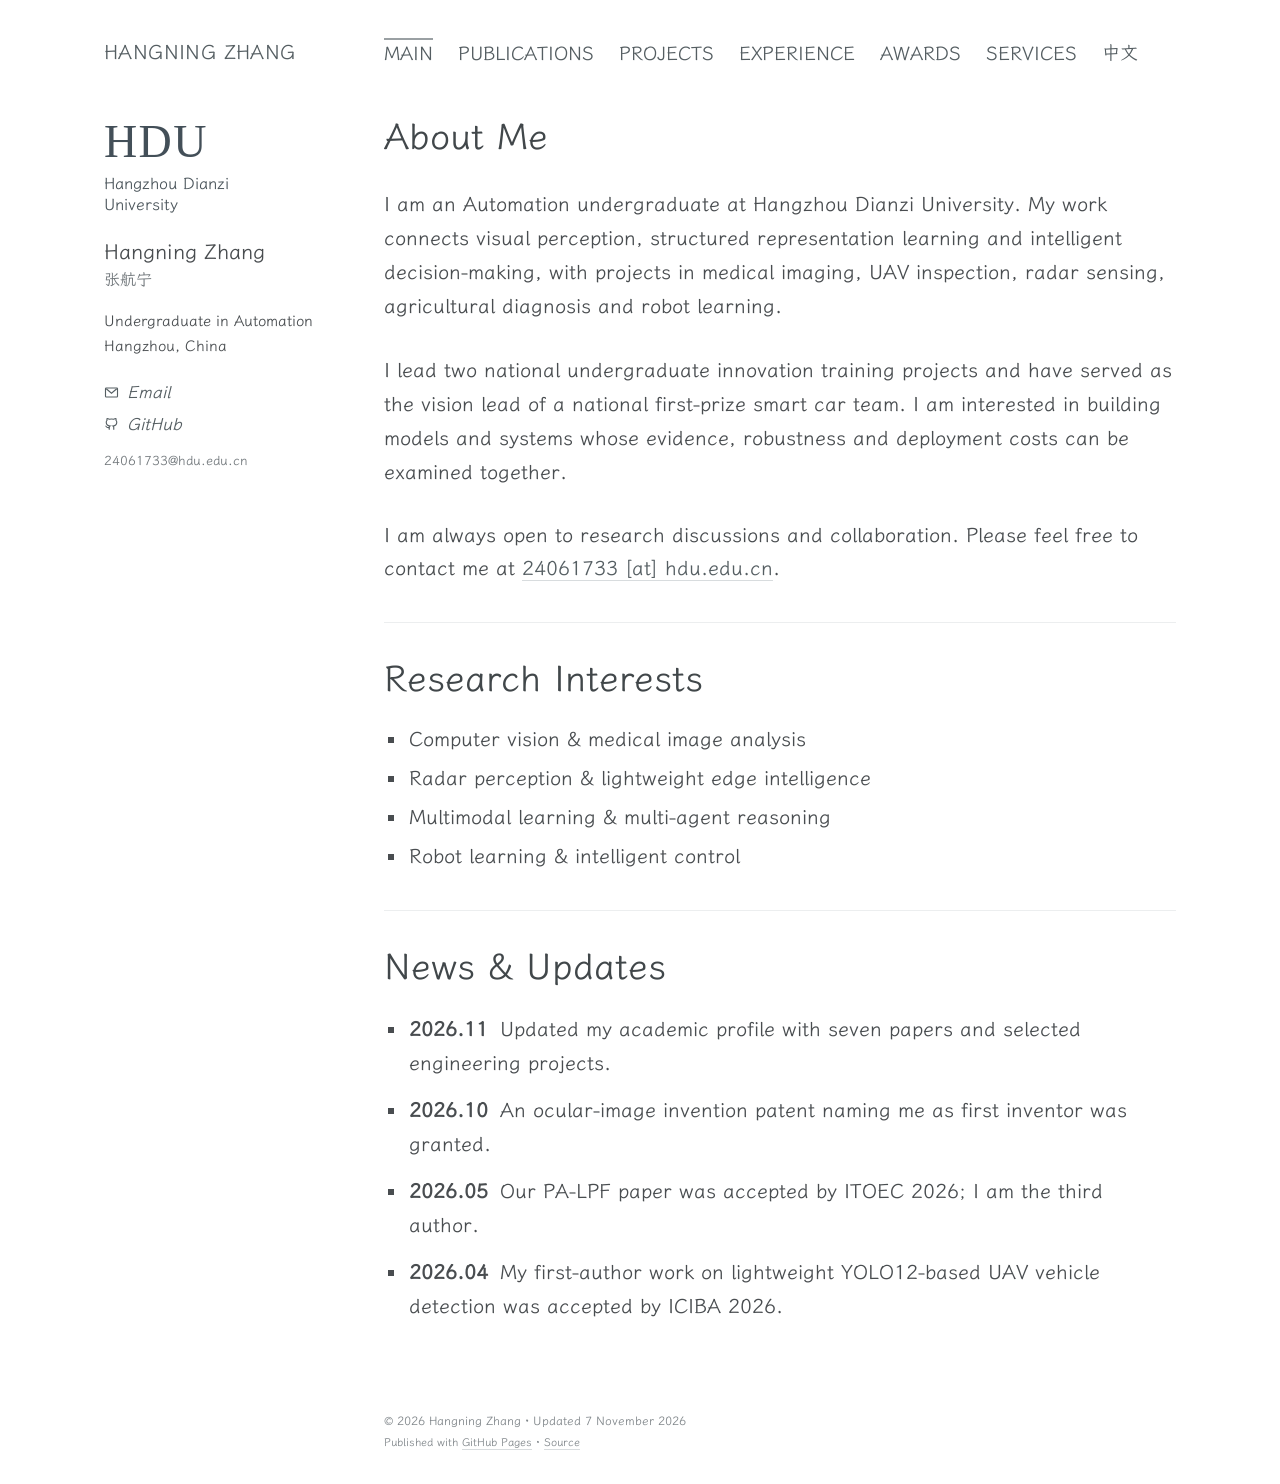
==== commit 23530ab4: "Remove duplicated paper-based entries from project pages" ====
--- a/index.html
+++ b/index.html
@@ -30,7 +30,7 @@
   </aside>
   <main id="main"><h1 class="page-title">About Me</h1>
 <section id="about"><p class="intro">I am an Automation undergraduate at Hangzhou Dianzi University. My work connects visual perception, structured representation learning and intelligent decision-making, with projects in medical imaging, UAV inspection, radar sensing, agricultural diagnosis and robot learning.</p>
-<p class="intro">I lead two national undergraduate innovation training projects and have served as the vision lead of a national first-prize smart car team. I am interested in building models and systems whose evidence, robustness and deployment costs can be examined together.</p></section><p>I am always open to research discussions and collaboration. Please feel free to contact me at <a href="mailto:24061733@hdu.edu.cn">24061733 [at] hdu.edu.cn</a>.</p><section id="interests" class="home-section"><h2>Research Interests</h2><ul><li>Computer vision &amp; medical image analysis</li><li>Radar perception &amp; lightweight edge intelligence</li><li>Multimodal learning &amp; multi-agent reasoning</li><li>Robot learning &amp; intelligent control</li></ul></section><section id="news" class="home-section"><h2>News & Updates</h2><ul class="news-list"><li><span class="news-date">2026.11</span> Updated my academic profile with seven papers and ten research and engineering projects.</li><li><span class="news-date">2026.10</span> An ocular-image invention patent naming me as first inventor was granted.</li><li><span class="news-date">2026.05</span> Our PA-LPF paper was accepted by ITOEC 2026; I am the third author.</li><li><span class="news-date">2026.04</span> My first-author work on lightweight YOLO12-based UAV vehicle detection was accepted by ICIBA 2026.</li></ul></section></main></div>
+<p class="intro">I lead two national undergraduate innovation training projects and have served as the vision lead of a national first-prize smart car team. I am interested in building models and systems whose evidence, robustness and deployment costs can be examined together.</p></section><p>I am always open to research discussions and collaboration. Please feel free to contact me at <a href="mailto:24061733@hdu.edu.cn">24061733 [at] hdu.edu.cn</a>.</p><section id="interests" class="home-section"><h2>Research Interests</h2><ul><li>Computer vision &amp; medical image analysis</li><li>Radar perception &amp; lightweight edge intelligence</li><li>Multimodal learning &amp; multi-agent reasoning</li><li>Robot learning &amp; intelligent control</li></ul></section><section id="news" class="home-section"><h2>News & Updates</h2><ul class="news-list"><li><span class="news-date">2026.11</span> Updated my academic profile with seven papers and selected engineering projects.</li><li><span class="news-date">2026.10</span> An ocular-image invention patent naming me as first inventor was granted.</li><li><span class="news-date">2026.05</span> Our PA-LPF paper was accepted by ITOEC 2026; I am the third author.</li><li><span class="news-date">2026.04</span> My first-author work on lightweight YOLO12-based UAV vehicle detection was accepted by ICIBA 2026.</li></ul></section></main></div>
 <footer class="site-footer"><p>© 2026 Hangning Zhang · Updated 7 November 2026<br><span>Published with <a href="https://pages.github.com/">GitHub Pages</a> · <a href="https://github.com/zhang-hn-1/zhang-hn-1.github.io">Source</a></span></p></footer>
 </body>
 </html>
